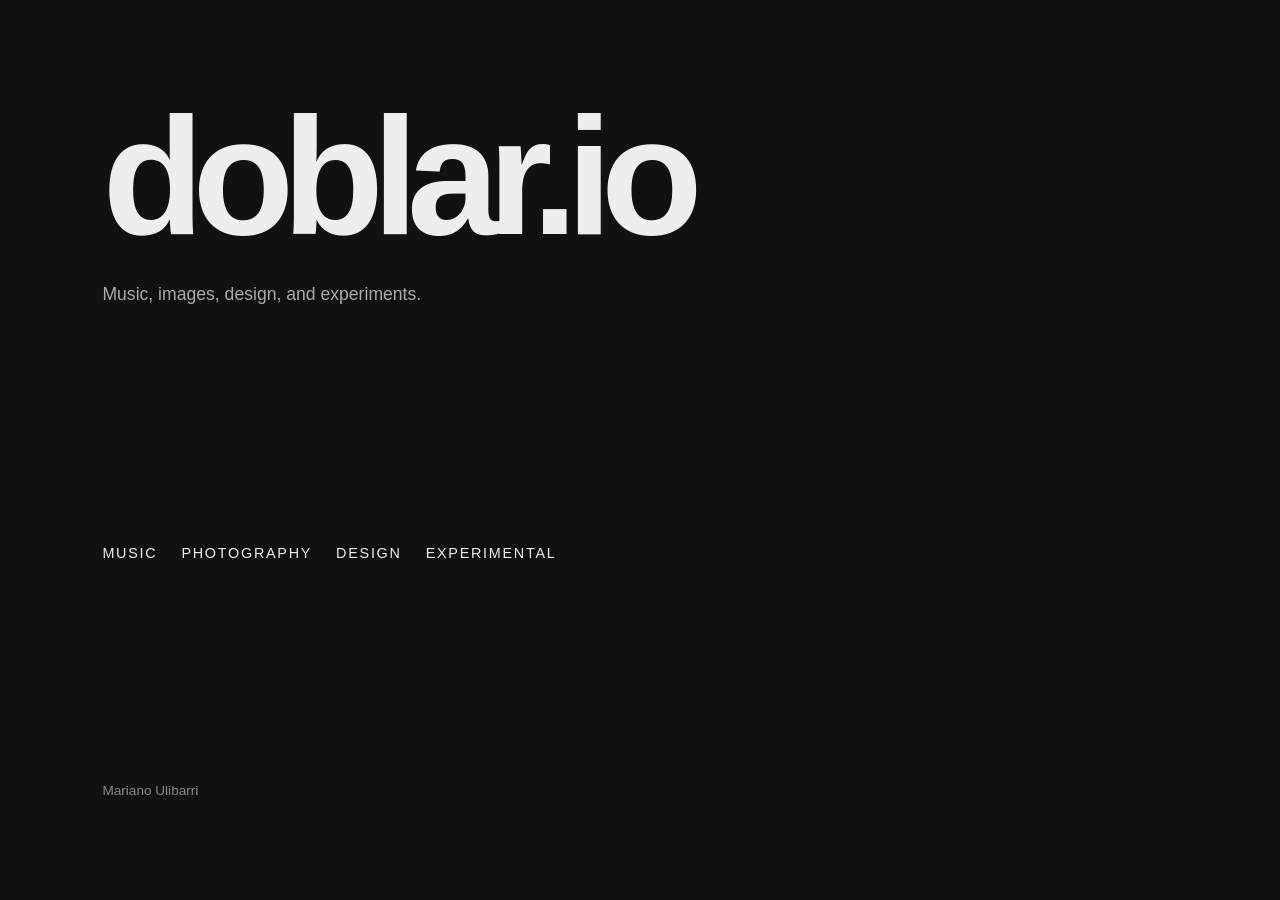
==== index.html @ df5d0c97 "Create index.html" ====
<!DOCTYPE html>
<html lang="en">
<head>
  <meta charset="UTF-8">
  <meta name="viewport" content="width=device-width, initial-scale=1">
  <title>doblar.io — Mariano Ulibarri</title>
  <style>
    * { box-sizing: border-box; }

    body {
      margin: 0;
      background: #111;
      color: #eee;
      font-family: Helvetica, Arial, sans-serif;
    }

    main {
      min-height: 100vh;
      padding: 8vw;
      display: flex;
      flex-direction: column;
      justify-content: space-between;
    }

    h1 {
      font-size: clamp(4rem, 13vw, 12rem);
      letter-spacing: -0.07em;
      line-height: 0.9;
      margin: 0;
    }

    .subtitle {
      margin-top: 2rem;
      color: #aaa;
      font-size: 1.1rem;
    }

    .disciplines {
      display: flex;
      gap: 1.5rem;
      flex-wrap: wrap;
      font-size: 0.9rem;
      text-transform: uppercase;
      letter-spacing: 0.12em;
    }

    footer {
      color: #888;
      font-size: 0.85rem;
    }
  </style>
</head>
<body>
  <main>
    <header>
      <h1>doblar.io</h1>
      <p class="subtitle">
        Music, images, design, and experiments.
      </p>
    </header>

    <div class="disciplines">
      <span>Music</span>
      <span>Photography</span>
      <span>Design</span>
      <span>Experimental</span>
    </div>

    <footer>
      Mariano Ulibarri
    </footer>
  </main>
</body>
</html>
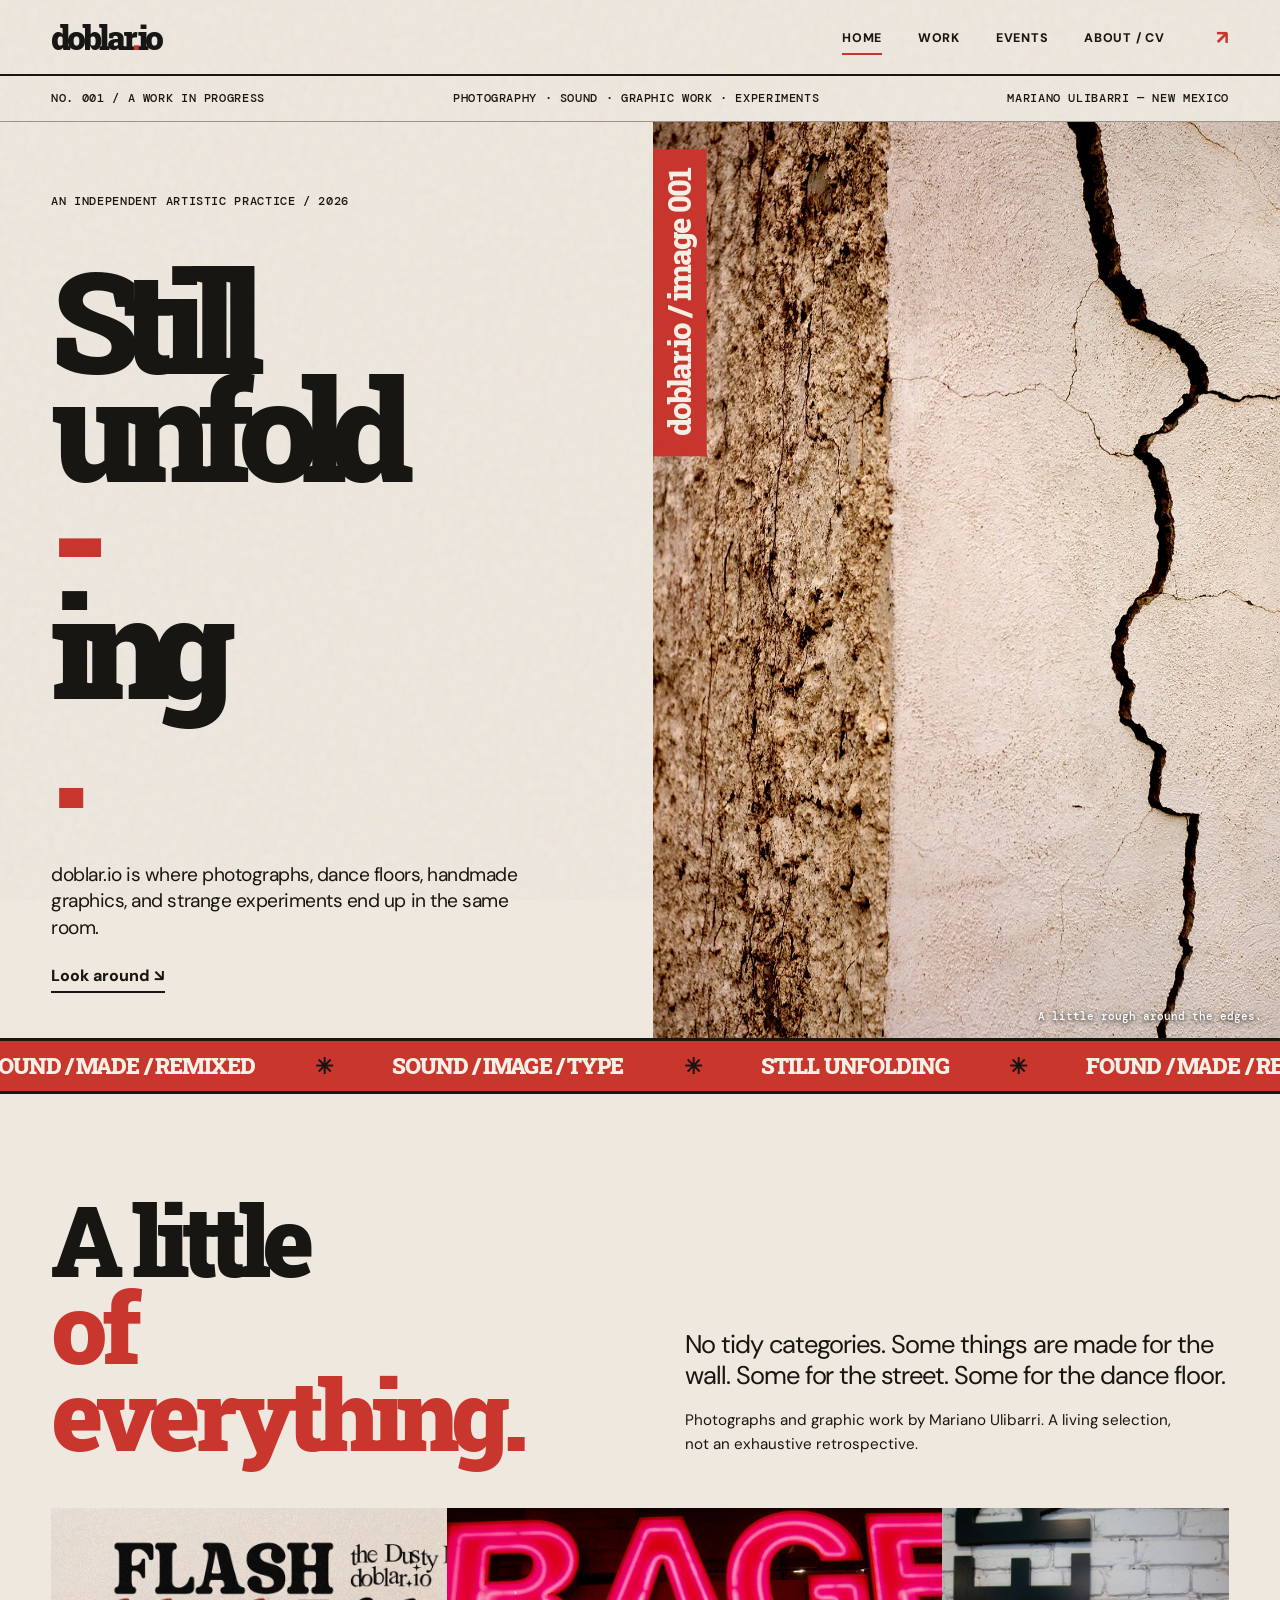
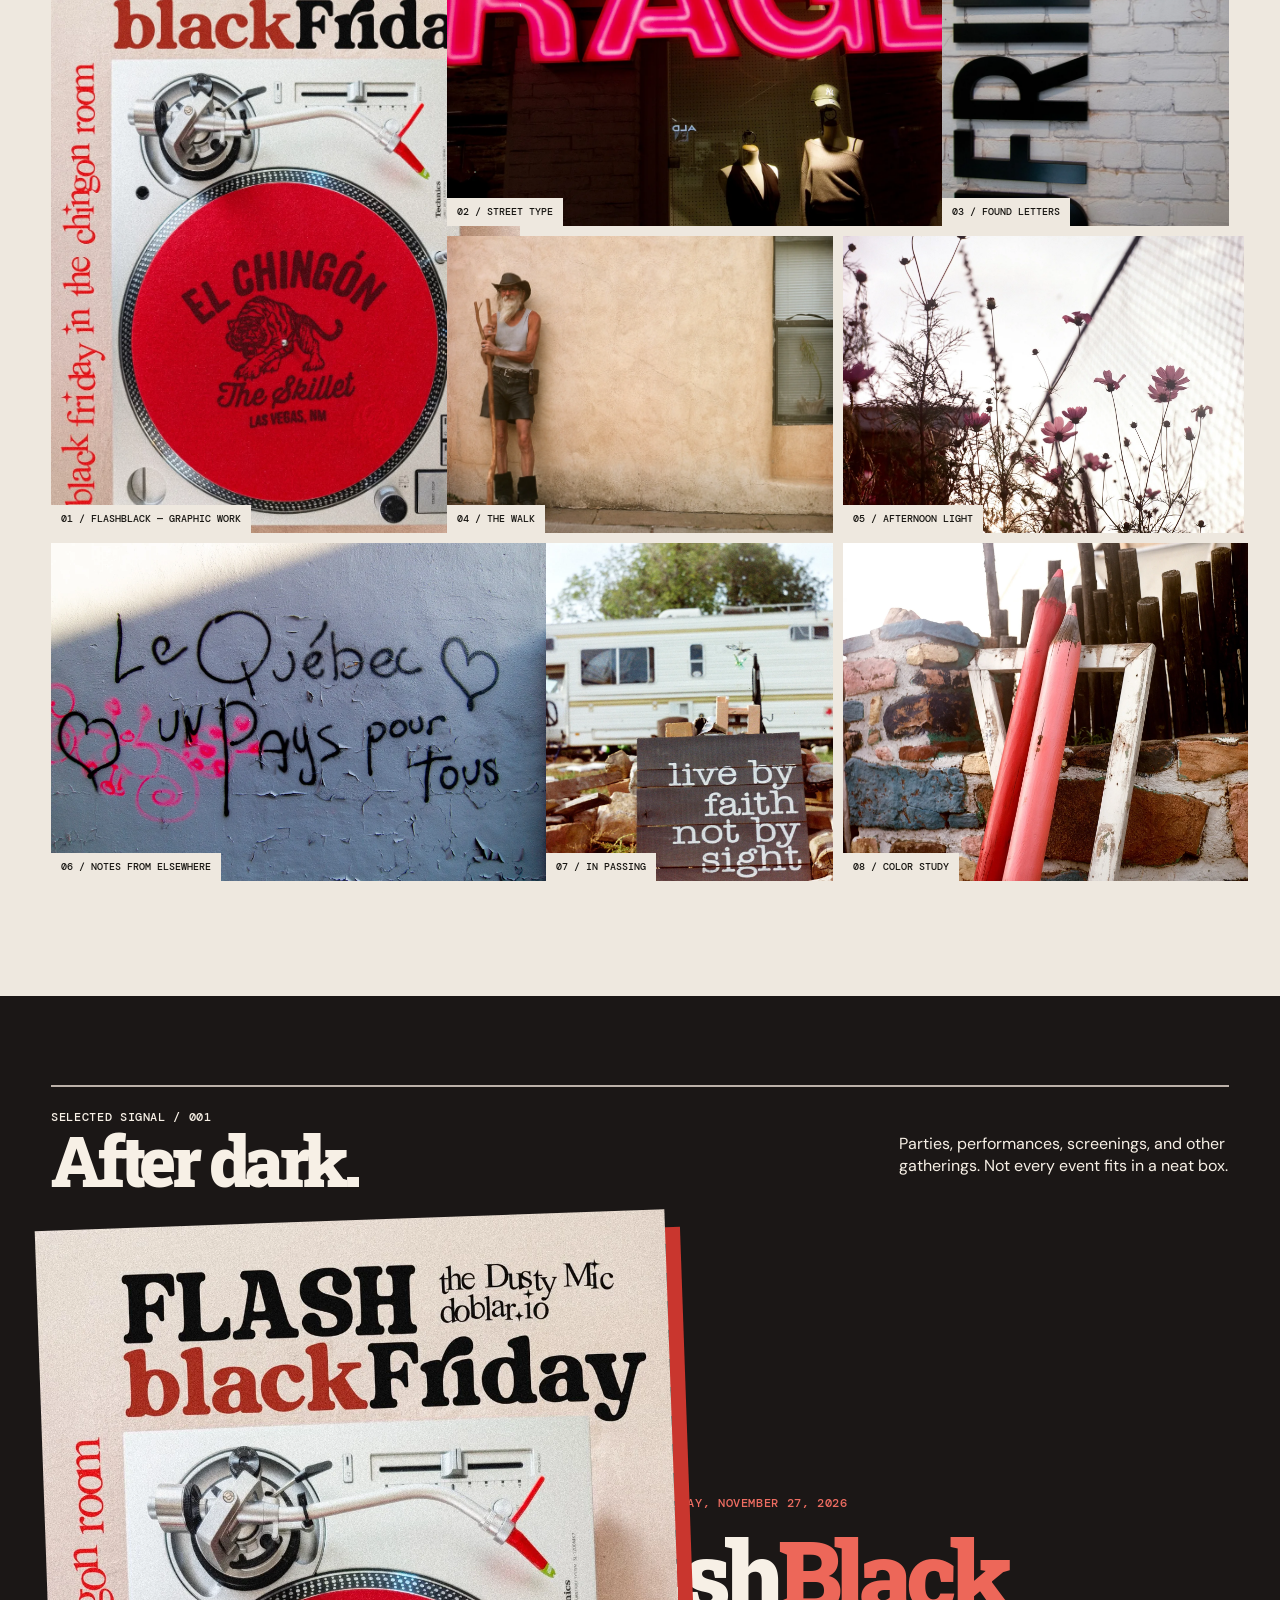
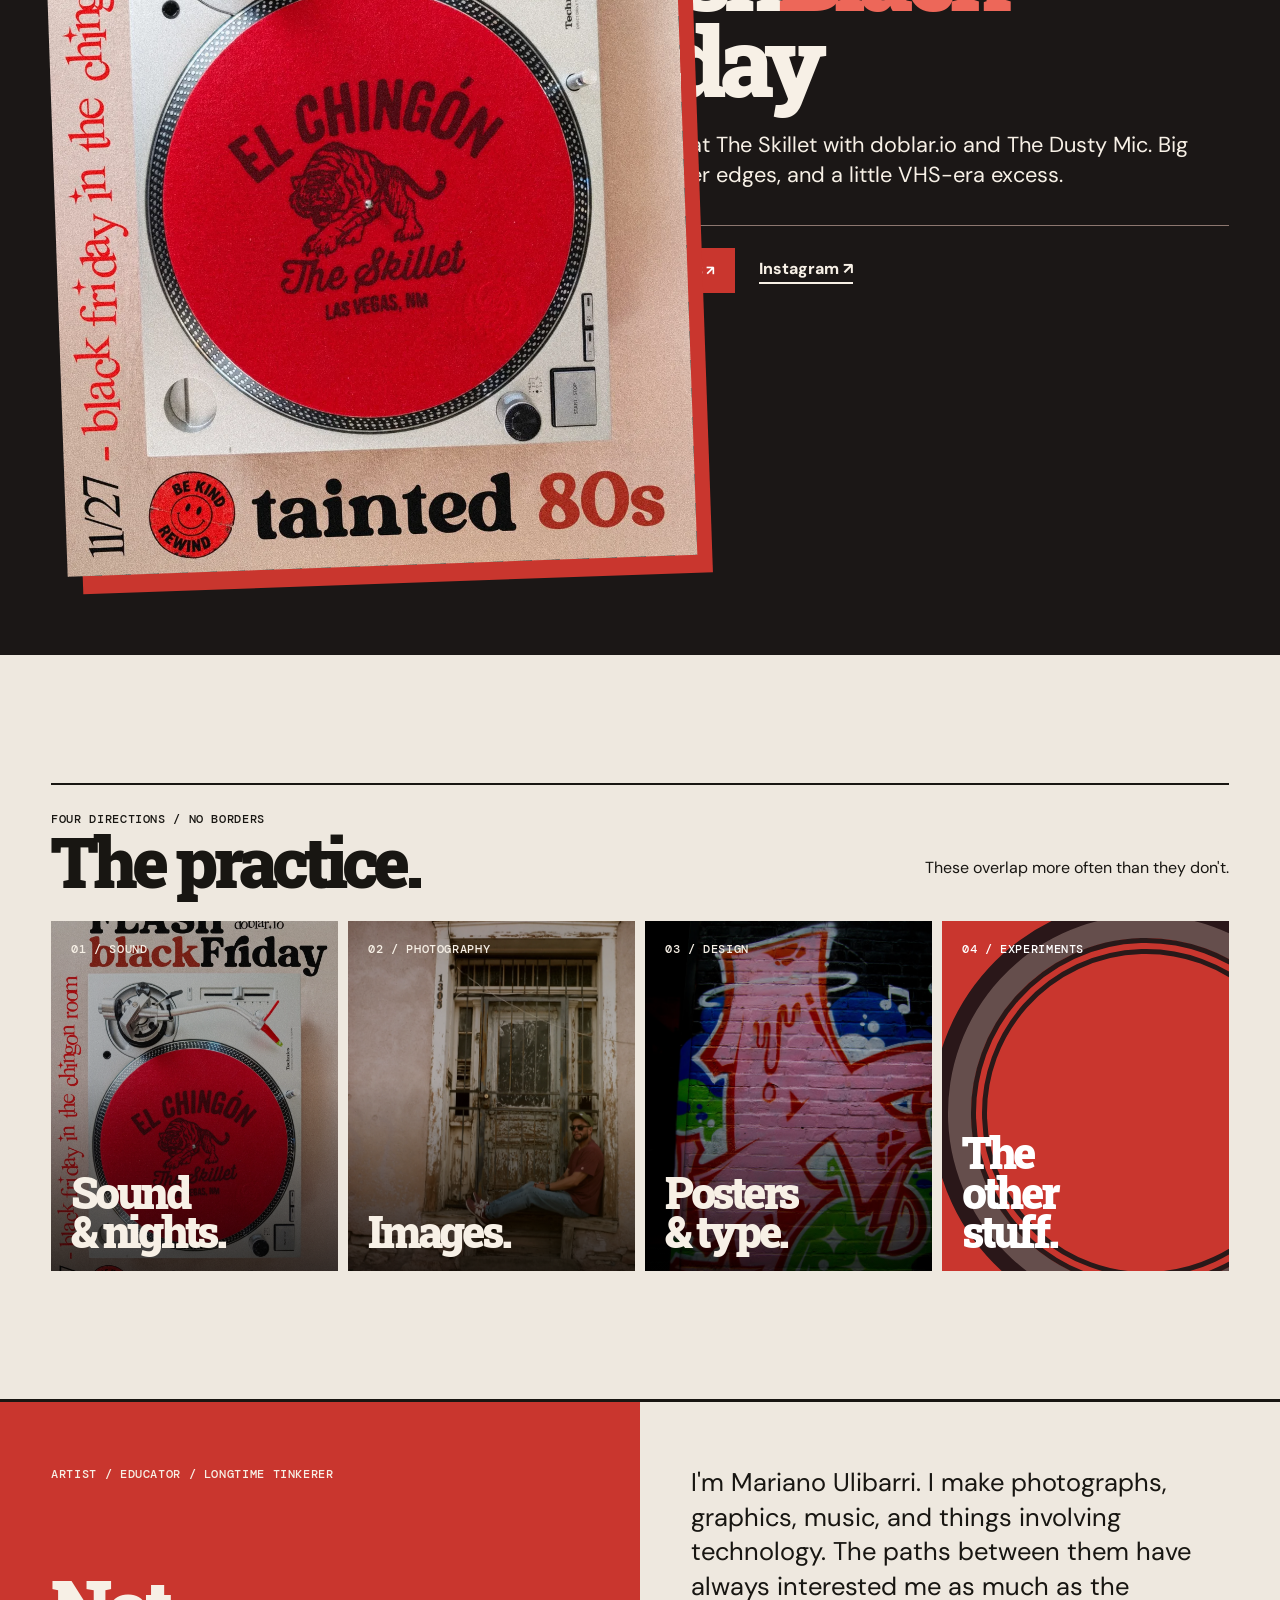
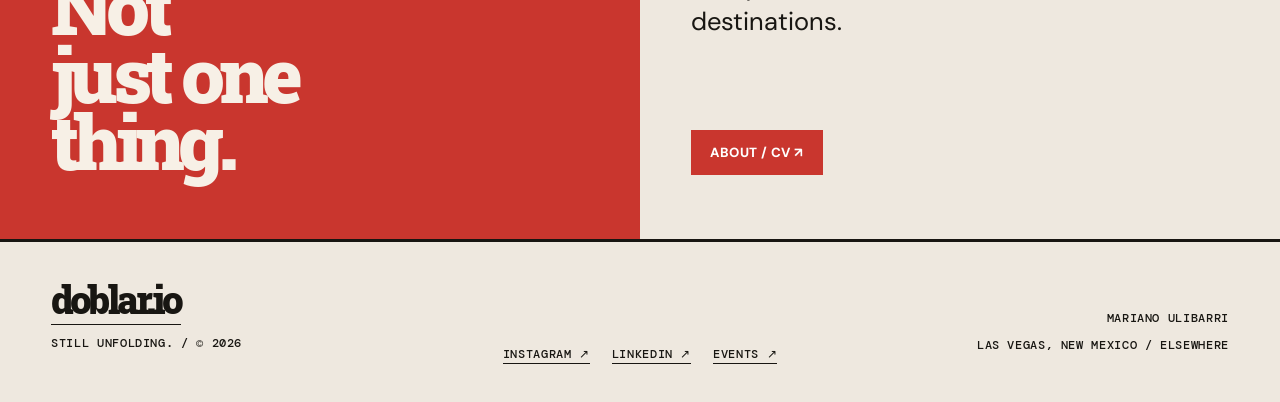
==== commit 98241a52: "Add files via upload" ====
--- a/index.html
+++ b/index.html
@@ -1,74 +1,8 @@
-<!DOCTYPE html>
-<html lang="en">
-<head>
-  <meta charset="UTF-8">
-  <meta name="viewport" content="width=device-width, initial-scale=1">
-  <title>doblar.io — Mariano Ulibarri</title>
-  <style>
-    * { box-sizing: border-box; }
-
-    body {
-      margin: 0;
-      background: #111;
-      color: #eee;
-      font-family: Helvetica, Arial, sans-serif;
-    }
-
-    main {
-      min-height: 100vh;
-      padding: 8vw;
-      display: flex;
-      flex-direction: column;
-      justify-content: space-between;
-    }
-
-    h1 {
-      font-size: clamp(4rem, 13vw, 12rem);
-      letter-spacing: -0.07em;
-      line-height: 0.9;
-      margin: 0;
-    }
-
-    .subtitle {
-      margin-top: 2rem;
-      color: #aaa;
-      font-size: 1.1rem;
-    }
-
-    .disciplines {
-      display: flex;
-      gap: 1.5rem;
-      flex-wrap: wrap;
-      font-size: 0.9rem;
-      text-transform: uppercase;
-      letter-spacing: 0.12em;
-    }
-
-    footer {
-      color: #888;
-      font-size: 0.85rem;
-    }
-  </style>
-</head>
-<body>
-  <main>
-    <header>
-      <h1>doblar.io</h1>
-      <p class="subtitle">
-        Music, images, design, and experiments.
-      </p>
-    </header>
-
-    <div class="disciplines">
-      <span>Music</span>
-      <span>Photography</span>
-      <span>Design</span>
-      <span>Experimental</span>
-    </div>
-
-    <footer>
-      Mariano Ulibarri
-    </footer>
-  </main>
-</body>
-</html>
+<!doctype html><html lang="en"><head><meta charset="utf-8"><meta name="viewport" content="width=device-width, initial-scale=1"><meta name="theme-color" content="#eee8df"><meta name="description" content="The independent creative practice of Mariano Ulibarri: photography, sound, graphics, and experiments."><meta property="og:title" content="doblar.io — Still unfolding."><meta property="og:type" content="website"><meta property="og:description" content="The independent creative practice of Mariano Ulibarri: photography, sound, graphics, and experiments."><title>doblar.io — Still unfolding.</title><link rel="icon" type="image/svg+xml" href="favicon.svg"><link rel="stylesheet" href="style.css"></head><body><div class="paper" aria-hidden="true"></div><header class="header container"><a class="brand" href="index.html" aria-label="doblar.io home">doblar<span class="dot">.</span>io</a><div class="header-right"><nav class="topnav" aria-label="Main"><a href="index.html" aria-current="page">Home</a><a href="index.html#work">Work</a><a href="events.html" >Events</a><a href="about.html" >About / CV</a></nav><a class="header-inst" href="https://www.instagram.com/parachutefactory/" target="_blank" rel="noopener noreferrer" aria-label="Instagram @parachutefactory">↗</a></div></header><main><section class="issue container micro"><span>NO. 001 / A WORK IN PROGRESS</span><span>Photography · Sound · Graphic Work · Experiments</span><span>Mariano Ulibarri — New Mexico</span></section>
+<section class="hero"><div class="hero-copy"><div class="micro">An independent artistic practice / 2026</div><h1 class="hero-heading serif"><span>Still</span><span>unfold<span class="red">-</span></span><span>ing<span class="red">.</span></span></h1><div class="hero-bottom"><p>doblar.io is where photographs, dance floors, handmade graphics, and strange experiments end up in the same room.</p><a href="#work">Look around ↘</a></div></div><div class="hero-photo"><img src="assets/photowalk_01.webp" alt="Close detail of a deep vertical crack through textured plaster" fetchpriority="high"><span class="photo-stamp">doblar.io / image 001</span><span class="photo-index">A little rough around the edges.</span></div></section>
+<div class="bar" aria-hidden="true"><div class="bar-track"><span>FOUND / MADE / REMIXED</span><i>✳</i><span>SOUND / IMAGE / TYPE</span><i>✳</i><span>STILL UNFOLDING</span><i>✳</i><span>FOUND / MADE / REMIXED</span><i>✳</i><span>SOUND / IMAGE / TYPE</span></div></div>
+<section class="intro container" id="work"><h2 class="serif">A little<br><em style="font-style:normal;color:var(--red)">of everything.</em></h2><div><p class="lead">No tidy categories. Some things are made for the wall. Some for the street. Some for the dance floor.</p><p class="meta">Photographs and graphic work by Mariano Ulibarri. A living selection, not an exhaustive retrospective.</p></div></section>
+<section class="collage container" aria-label="Selected photographs and designs"><figure class="piece poster"><img src="assets/flashblack_02.webp" alt="FlashBlack Friday: red and black vintage turntable event poster" loading="lazy"><figcaption>01 / FlashBlack — Graphic work</figcaption></figure><figure class="piece rage"><img src="assets/Mia_OR_31.webp" alt="Bright pink neon RAGE sign in a shop window" loading="lazy"><figcaption>02 / Street type</figcaption></figure><figure class="piece sign"><img src="assets/Mia_OR_17.webp" alt="Vertical black letters mounted on a white brick wall" loading="lazy"><figcaption>03 / Found letters</figcaption></figure><figure class="piece portrait"><img src="assets/photowalk_05.webp" alt="Man holding a staff, leaning against a pale stucco wall" loading="lazy"><figcaption>04 / The walk</figcaption></figure><figure class="piece flowers"><img src="assets/photowalk_07.webp" alt="Pink cosmos flowers in a sunlit tangle of stems" loading="lazy"><figcaption>05 / Afternoon light</figcaption></figure><figure class="piece wall"><img src="assets/Mia_OR_28.webp" alt="Handwritten words about Québec on a weathered blue wall" loading="lazy"><figcaption>06 / Notes from elsewhere</figcaption></figure><figure class="piece graphic"><img src="assets/photowalk_16.webp" alt="Weathered wood sign reading live by faith not by sight" loading="lazy"><figcaption>07 / In passing</figcaption></figure><figure class="piece details"><img src="assets/photowalk_02.webp" alt="Two oversized faded pink pencils leaning near a rough brick wall" loading="lazy"><figcaption>08 / Color study</figcaption></figure></section>
+<section class="happening container" id="happening"><div class="section-head"><div><div class="micro">Selected signal / 001</div><h2 class="serif">After dark.</h2></div><p class="right">Parties, performances, screenings, and other gatherings. Not every event fits in a neat box.</p></div><div class="event-feature" data-event-date="2026-11-27"><img class="event-photo" src="assets/flashblack_02.webp" alt="FlashBlack Friday event poster for November 27 at The Skillet" loading="lazy"><div><span class="tag micro">Friday / Nov 27, 2026 · Las Vegas, NM</span><h3 class="serif">Flash<span style="color:#ed6759">Black</span><br>Friday</h3><p class="event-desc">An 80s night at The Skillet with doblar.io and The Dusty Mic. Big records, darker edges, and a little VHS-era excess.</p><div class="event-meta"><a class="button-link" href="events.html">Events & details ↗</a><a class="text-link" href="https://www.instagram.com/parachutefactory/" target="_blank" rel="noopener noreferrer">Instagram ↗</a></div></div></div></section>
+<section class="practice-section container"><div class="section-head"><div><span class="micro">Four directions / No borders</span><h2 class="serif">The practice.</h2></div><p class="right">These overlap more often than they don't.</p></div><div class="practice-grid"><article class="practice-card"><img src="assets/flashblack_02.webp" alt="Event design detail" loading="lazy"><span class="micro">01 / Sound</span><h3 class="serif">Sound<br>&amp; nights.</h3></article><article class="practice-card"><img src="assets/photowalk_04.webp" alt="Portrait at a weathered doorway" loading="lazy"><span class="micro">02 / Photography</span><h3 class="serif">Images.</h3></article><article class="practice-card"><img src="assets/Mia_OR_27.webp" alt="Bright pink and red graffiti painted on brick" loading="lazy"><span class="micro">03 / Design</span><h3 class="serif">Posters<br>&amp; type.</h3></article><article class="practice-card electric"><div class="rings" aria-hidden="true"></div><span class="micro">04 / Experiments</span><h3 class="serif">The<br>other<br>stuff.</h3></article></div></section>
+<section class="about-teaser"><div class="about-quote"><span class="micro">Artist / Educator / Longtime tinkerer</span><p class="serif">Not<br>just one<br>thing.</p></div><div class="about-copy"><p>I'm Mariano Ulibarri. I make photographs, graphics, music, and things involving technology. The paths between them have always interested me as much as the destinations.</p><a href="about.html" class="button-link">About / CV ↗</a></div></section></main><footer class="footer container"><div><a class="big serif" href="index.html">doblar.io</a><p class="micro">Still unfolding. / © <span class="year">2026</span></p></div><div class="footer-nav micro"><a href="https://www.instagram.com/parachutefactory/" target="_blank" rel="noopener noreferrer">Instagram ↗</a><a href="https://www.linkedin.com/in/mariano-ulibarri/" target="_blank" rel="noopener noreferrer">LinkedIn ↗</a><a href="events.html">Events ↗</a></div><div class="right micro"><p>Mariano Ulibarri</p><p>Las Vegas, New Mexico / Elsewhere</p></div></footer><script src="site.js" defer></script></body></html>
--- a/style.css
+++ b/style.css
@@ -0,0 +1,22 @@
+@import url('https://fonts.googleapis.com/css2?family=DM+Mono:wght@400;500&family=DM+Sans:wght@400;500;600;700;800&family=Roboto+Slab:wght@700;900&display=swap');
+:root{--paper:#eee8df;--cream:#f7f0e6;--ink:#181612;--muted:#514942;--red:#c9362e;--pink:#e65073;--line:#92877b;--border:rgba(28,23,20,.4);--gutter:clamp(18px,4vw,64px)}
+*,*:before,*:after{box-sizing:border-box}html{scroll-behavior:smooth}body{margin:0;background:var(--paper);color:var(--ink);font-family:'DM Sans',Arial,sans-serif;-webkit-font-smoothing:antialiased}img{display:block;max-width:100%}a{color:inherit}a:focus-visible,button:focus-visible{outline:3px dashed var(--red);outline-offset:4px}a:hover{text-decoration-color:var(--red)}button{font:inherit}::selection{background:var(--red);color:var(--cream)}
+.paper{position:fixed;inset:0;pointer-events:none;z-index:100;opacity:.13;background-image:url('data:image/svg+xml,%3Csvg viewBox="0 0 140 140" xmlns="http://www.w3.org/2000/svg"%3E%3Cfilter id="n"%3E%3CfeTurbulence type="fractalNoise" baseFrequency=".78" numOctaves="3" stitchTiles="stitch"/%3E%3C/filter%3E%3Crect width="100%25" height="100%25" filter="url(%23n)" opacity=".5"/%3E%3C/svg%3E');mix-blend-mode:multiply}
+.container{padding-inline:var(--gutter)}.micro{font:500 .72rem/1.5 'DM Mono',monospace;letter-spacing:.055em;text-transform:uppercase}.serif{font-family:'Roboto Slab',Georgia,serif;font-weight:900;letter-spacing:-.075em}.header{min-height:76px;border-bottom:2px solid var(--ink);display:flex;align-items:center;justify-content:space-between;gap:18px;position:relative;z-index:5;background:var(--paper)}.brand{font-family:'Roboto Slab',Georgia,serif;letter-spacing:-.095em;font-size:clamp(1.55rem,2.55vw,2.5rem);font-weight:900;white-space:nowrap;text-decoration:none;line-height:.95}.brand .dot{color:var(--red)}.header-right{display:flex;align-items:center;gap:clamp(18px,4vw,70px)}.topnav{display:flex;align-items:center;gap:clamp(14px,2.8vw,40px)}.topnav a{text-decoration:none;font-weight:800;text-transform:uppercase;font-size:.78rem;letter-spacing:.06em;border-bottom:2px solid transparent;padding-block:10px 7px}.topnav a:hover,.topnav a[aria-current=page]{border-color:var(--red)}.header-inst{font-size:1.2rem;text-decoration:none;color:var(--red);font-weight:900}
+.issue{display:flex;justify-content:space-between;gap:20px;padding-block:14px;border-bottom:1px solid var(--border)}.hero{display:grid;grid-template-columns:minmax(0,1.02fr) minmax(0,.98fr);min-height:620px;border-bottom:3px solid var(--ink);position:relative;overflow:hidden}.hero-copy{padding:clamp(35px,5.5vw,90px) var(--gutter) clamp(25px,4vw,70px);display:flex;flex-direction:column;align-items:flex-start;justify-content:space-between;gap:55px}.hero-heading{margin:0;font-size:clamp(5rem,11vw,13.5rem);line-height:.77;letter-spacing:-.115em;max-width:790px;position:relative;z-index:1}.hero-heading span{display:block}.hero-heading .red{color:var(--red)}.hero-bottom{max-width:490px}.hero-bottom p{font-size:clamp(1.05rem,1.5vw,1.35rem);line-height:1.38;letter-spacing:-.025em;margin:0 0 24px}.hero-bottom a{font-weight:800;text-decoration:none;border-bottom:2px solid var(--ink);padding-bottom:5px}.hero-photo{position:relative;overflow:hidden;background:#bc8e6b}.hero-photo img{width:100%;height:100%;object-fit:cover;object-position:52% center;filter:contrast(1.08) saturate(.83)}.photo-stamp{position:absolute;left:-1px;top:27px;writing-mode:vertical-rl;transform:rotate(180deg);background:var(--red);color:var(--cream);font:800 clamp(1.15rem,2.4vw,2.6rem)/1 'Roboto Slab',Georgia,serif;padding:20px 12px;letter-spacing:-.06em}.photo-index{position:absolute;right:18px;bottom:15px;color:#fff;font:500 .7rem 'DM Mono',monospace;text-shadow:0 1px 5px #000}
+.bar{background:var(--red);color:var(--cream);border-bottom:3px solid var(--ink);display:flex;align-items:center;overflow:hidden}.bar-track{display:flex;gap:60px;white-space:nowrap;padding:12px 0;font:900 clamp(.95rem,1.7vw,1.5rem)/1.2 'Roboto Slab',Georgia,serif;letter-spacing:-.04em;transform:translateX(-15px)}.bar-track span{flex:none}.bar-track i{font-style:normal;color:#171411}
+.intro{padding-block:clamp(60px,8vw,135px) clamp(24px,4vw,65px);display:grid;grid-template-columns:1fr 1fr;gap:clamp(25px,7vw,130px);align-items:end}.intro h2,.section-h2{margin:0;font-size:clamp(3.2rem,7.7vw,9rem);line-height:.88}.intro .lead{font-size:clamp(1.18rem,2vw,1.78rem);line-height:1.22;letter-spacing:-.04em;margin:0 0 18px}.intro .meta{font-size:.95rem;line-height:1.55;max-width:500px;margin:0}
+.collage{display:grid;grid-template-columns:repeat(12,minmax(0,1fr));gap:10px;align-items:stretch;padding-bottom:clamp(65px,9vw,120px)}.piece{margin:0;position:relative;min-height:180px;overflow:hidden;background:#d9c6b2}.piece img{width:100%;height:100%;object-fit:cover;transition:transform .65s ease}.piece:hover img{transform:scale(1.05)}.piece figcaption{position:absolute;bottom:0;left:0;max-width:100%;background:var(--paper);color:var(--ink);font:500 .65rem/1.35 'DM Mono',monospace;padding:7px 10px;text-transform:uppercase}.piece.poster{grid-column:1/span 4;grid-row:1/span 2;aspect-ratio:3/4}.piece.poster img{object-position:center top}.piece.rage{grid-column:5/span 5;grid-row:1;aspect-ratio:1.75}.piece.sign{grid-column:10/span 3;grid-row:1;aspect-ratio:.9}.piece.portrait{grid-column:5/span 4;grid-row:2;aspect-ratio:1.3}.piece.flowers{grid-column:9/span 4;grid-row:2;aspect-ratio:1.35}.piece.wall{grid-column:1/span 5;grid-row:3;aspect-ratio:1.5}.piece.graphic{grid-column:6/span 3;grid-row:3;aspect-ratio:.85}.piece.details{grid-column:9/span 4;grid-row:3;aspect-ratio:1.2}
+.small-note{margin:0 0 17px}.section-head{display:flex;justify-content:space-between;align-items:end;gap:24px;border-top:2px solid var(--ink);padding-top:22px;margin-bottom:26px}.section-head h2{margin:0;font-size:clamp(2.5rem,5.5vw,6rem);line-height:.95}.section-head .right{max-width:330px;line-height:1.4}
+.happening{background:#1b1716;color:var(--cream);padding-block:clamp(48px,7vw,100px);overflow:hidden}.happening .section-head{border-color:#bcb1a9}.event-feature{display:grid;grid-template-columns:minmax(0,.64fr) minmax(0,1fr);gap:clamp(25px,6vw,120px);align-items:center}.event-photo{transform:rotate(-2deg);box-shadow:15px 18px 0 var(--red);max-width:630px}.event-feature .tag{color:#ef6d62}.event-feature h3{font-size:clamp(3rem,7.5vw,9rem);line-height:.9;margin:18px 0 27px;max-width:900px}.event-feature .event-desc{font-size:clamp(1rem,1.7vw,1.5rem);line-height:1.38;max-width:640px;margin-bottom:35px}.event-meta{display:flex;flex-wrap:wrap;gap:24px;align-items:center;border-top:1px solid #8d7770;padding-top:22px}.button-link{display:inline-flex;align-items:center;gap:28px;background:var(--red);color:#fff;text-decoration:none;padding:14px 19px;font-weight:800;text-transform:uppercase;font-size:.83rem;letter-spacing:.035em}.button-link:hover{background:#e0473c}.text-link{border-bottom:2px solid currentColor;text-decoration:none;padding-bottom:3px;font-weight:800}
+.practice-section{padding-block:clamp(80px,10vw,135px)}.practice-grid{display:grid;grid-template-columns:repeat(4,minmax(0,1fr));gap:10px}.practice-card{min-height:350px;padding:20px;position:relative;overflow:hidden;display:flex;align-items:start;justify-content:space-between;flex-direction:column;color:var(--cream);background:var(--ink)}.practice-card img{position:absolute;width:100%;height:100%;inset:0;object-fit:cover;filter:brightness(.71);transition:transform .7s}.practice-card:hover img{transform:scale(1.08)}.practice-card:after{content:'';position:absolute;inset:0;background:linear-gradient(transparent 45%,rgba(0,0,0,.65))}.practice-card h3,.practice-card span{position:relative;z-index:2}.practice-card h3{margin:0;font-size:clamp(2rem,3.4vw,4.7rem);line-height:.9}.practice-card.electric{background:var(--red);color:#fff}.practice-card.electric .rings{position:absolute;left:10%;top:5%;height:100%;aspect-ratio:1;border:16px double #291919;border-radius:50%;box-shadow:0 0 0 23px #f3d6c64a,0 0 0 39px #2a1719;transform:rotate(20deg)}.practice-card.electric:after{background:none}
+.about-teaser{border-top:3px solid var(--ink);display:grid;grid-template-columns:1fr 1fr;min-height:440px}.about-quote{background:var(--red);color:var(--cream);padding:clamp(35px,5vw,80px) var(--gutter);display:flex;flex-direction:column;justify-content:space-between;gap:40px}.about-quote p{font-size:clamp(3rem,6vw,7.5rem);line-height:.88;margin:0}.about-copy{padding:clamp(35px,5vw,80px) var(--gutter);display:flex;flex-direction:column;justify-content:space-between;gap:35px}.about-copy p{font-size:clamp(1.1rem,2vw,1.65rem);line-height:1.36;max-width:530px;margin:0}.about-copy a{align-self:start}
+.footer{border-top:3px solid var(--ink);padding-block:32px 38px;display:grid;grid-template-columns:1fr 1fr 1fr;gap:20px;align-items:end}.footer .big{font-size:clamp(1.75rem,3vw,3.3rem);font-weight:900}.footer-nav{display:flex;gap:22px;flex-wrap:wrap;justify-content:center}.footer a{text-decoration:none;border-bottom:1px solid currentColor}.footer .right{text-align:right}.footer .right p{margin:0 0 10px}
+.page-intro{border-bottom:3px solid var(--ink);padding-block:clamp(45px,7vw,110px)}.page-intro h1{font-size:clamp(5rem,13vw,15rem);line-height:.84;margin:17px 0 25px;max-width:1200px}.page-intro p{font-size:clamp(1.1rem,2vw,1.65rem);max-width:700px;line-height:1.35}.page-intro h1 .red{color:var(--red)}
+.event-page{padding-block:clamp(45px,7vw,100px)}.event-card{display:grid;grid-template-columns:minmax(0,.7fr) minmax(0,1fr);gap:clamp(25px,6vw,100px);border-top:1px solid var(--ink);padding-top:20px;margin-bottom:85px;align-items:start}.event-card .flyer{max-width:470px;box-shadow:15px 15px 0 var(--red)}.event-card h2{font-size:clamp(3.5rem,7.6vw,8rem);line-height:.9;margin:25px 0}.event-card p{font-size:1.2rem;line-height:1.48;max-width:650px}.event-fields{display:grid;grid-template-columns:100px 1fr;gap:10px 20px;border-top:1px solid var(--border);padding-top:20px;margin-bottom:30px}.event-fields dt{font:500 .7rem 'DM Mono',monospace;text-transform:uppercase}.event-fields dd{margin:0;font-weight:700}.other-events{display:grid;grid-template-columns:1fr 2fr;gap:35px;border-top:1px solid var(--border);padding-block:40px 80px}.other-events h3{font-size:clamp(2.1rem,4vw,4rem);margin:0;line-height:1}.other-events p{max-width:620px;line-height:1.5;font-size:1.1rem}.event-alert{padding:18px 25px;border:1px solid var(--border);background:#e0d3c1}
+.about-lead{display:grid;grid-template-columns:1.22fr .78fr;gap:clamp(30px,7vw,120px);padding-block:clamp(65px,9vw,130px);border-bottom:2px solid var(--ink)}.about-lead p{font-size:clamp(1.3rem,2.5vw,2.5rem);line-height:1.23;letter-spacing:-.04em;margin:0 0 27px}.about-lead p + p{font-size:clamp(1rem,1.4vw,1.35rem);line-height:1.55;letter-spacing:0}.about-side{position:relative}.about-side img{height:530px;width:100%;object-fit:cover}.caption-bar{background:var(--red);color:var(--cream);font:500 .7rem 'DM Mono',monospace;text-transform:uppercase;padding:13px}
+.cv{padding-block:70px 110px}.cv-section{display:grid;grid-template-columns:minmax(200px,.7fr) minmax(0,1.5fr);gap:30px;border-top:1px solid var(--border);padding-block:29px 55px}.cv-section h2{font-size:clamp(1.7rem,3.2vw,3.3rem);line-height:1;margin:0}.cv-list{list-style:none;padding:0;margin:0}.cv-list li{display:grid;grid-template-columns:115px 1fr;gap:15px;border-bottom:1px solid #b4a89b;padding:14px 0}.cv-list li:first-child{padding-top:0}.cv-list time,.cv-list .period{font:500 .76rem 'DM Mono',monospace;padding-top:3px}.cv-list strong{display:block;font-size:1.08rem;margin-bottom:5px}.cv-list span{line-height:1.55}.cv-list a{text-decoration-color:var(--red)}.cv-intro{margin:0 0 20px;line-height:1.5;font-size:1.1rem}.sidequote{background:var(--ink);color:var(--cream);padding:50px var(--gutter)}.sidequote p{max-width:1150px;font-size:clamp(2.7rem,7vw,7rem);line-height:.92;margin:0 0 25px}
+@media (max-width:1000px){.hero{min-height:540px}.collage{grid-template-columns:repeat(6,minmax(0,1fr))}.piece.poster{grid-column:1/span 3;grid-row:1/span 2}.piece.rage{grid-column:4/span 3;grid-row:1}.piece.sign{grid-column:4/span 3;grid-row:2}.piece.portrait{grid-column:1/span 3;grid-row:3}.piece.flowers{grid-column:4/span 3;grid-row:3}.piece.wall{grid-column:1/span 3;grid-row:4}.piece.graphic{grid-column:4/span 3;grid-row:4}.piece.details{grid-column:1/span 6;grid-row:5;aspect-ratio:2.2}.practice-grid{grid-template-columns:1fr 1fr}.practice-card{min-height:380px}.footer{grid-template-columns:1fr 1fr}.footer .right{grid-column:1/-1;text-align:left}} 
+@media (max-width:720px){.header{flex-wrap:wrap;padding-block:12px}.topnav{gap:18px}.header-right{gap:15px}.topnav a{font-size:.68rem}.header-inst{display:none}.issue{flex-direction:column;gap:2px}.hero{display:block;min-height:auto}.hero-copy{min-height:450px}.hero-heading{font-size:clamp(5.2rem,19vw,10rem)}.hero-photo{height:390px}.photo-stamp{left:10px}.intro{grid-template-columns:1fr}.intro h2{font-size:clamp(3.4rem,12vw,7rem)}.collage{gap:6px}.piece figcaption{font-size:.56rem}.event-feature{display:block}.event-photo{max-width:360px;margin:15px 0 46px}.event-feature h3{font-size:clamp(3.5rem,15vw,6.5rem)}.section-head{display:block}.section-head .right{margin-top:16px}.practice-card{min-height:310px}.about-teaser{grid-template-columns:1fr}.about-copy{min-height:340px}.event-card{display:block}.event-card .flyer{width:min(80%,440px);margin-bottom:60px}.event-card h2{font-size:clamp(3rem,13vw,6rem)}.other-events{display:block}.other-events h3{margin-bottom:20px}.about-lead{display:block}.about-side img{height:390px}.cv-section{display:block}.cv-section h2{margin-bottom:32px}.cv-list li{grid-template-columns:90px 1fr}.footer{display:block}.footer-nav{justify-content:start;margin:18px 0}.footer .big{font-size:2rem}}
+@media (max-width:440px){.topnav{width:100%;justify-content:space-between}.header-right{width:100%}.hero-copy{min-height:410px}.hero-heading{font-size:21vw}.hero-photo{height:315px}.collage{grid-template-columns:1fr 1fr}.piece.poster{grid-column:1;grid-row:auto;aspect-ratio:.72}.piece.rage{grid-column:2;grid-row:auto;aspect-ratio:.72}.piece.sign,.piece.portrait,.piece.flowers,.piece.wall,.piece.graphic,.piece.details{grid-column:auto;grid-row:auto;aspect-ratio:.8}.piece.details{grid-column:1/span 2;aspect-ratio:2}.practice-card{min-height:280px;padding:13px}.practice-card h3{font-size:clamp(1.55rem,7vw,3rem)}.page-intro h1{font-size:18vw}}
+@media(prefers-reduced-motion:reduce){html{scroll-behavior:auto}.piece img,.practice-card img{transition:none}}
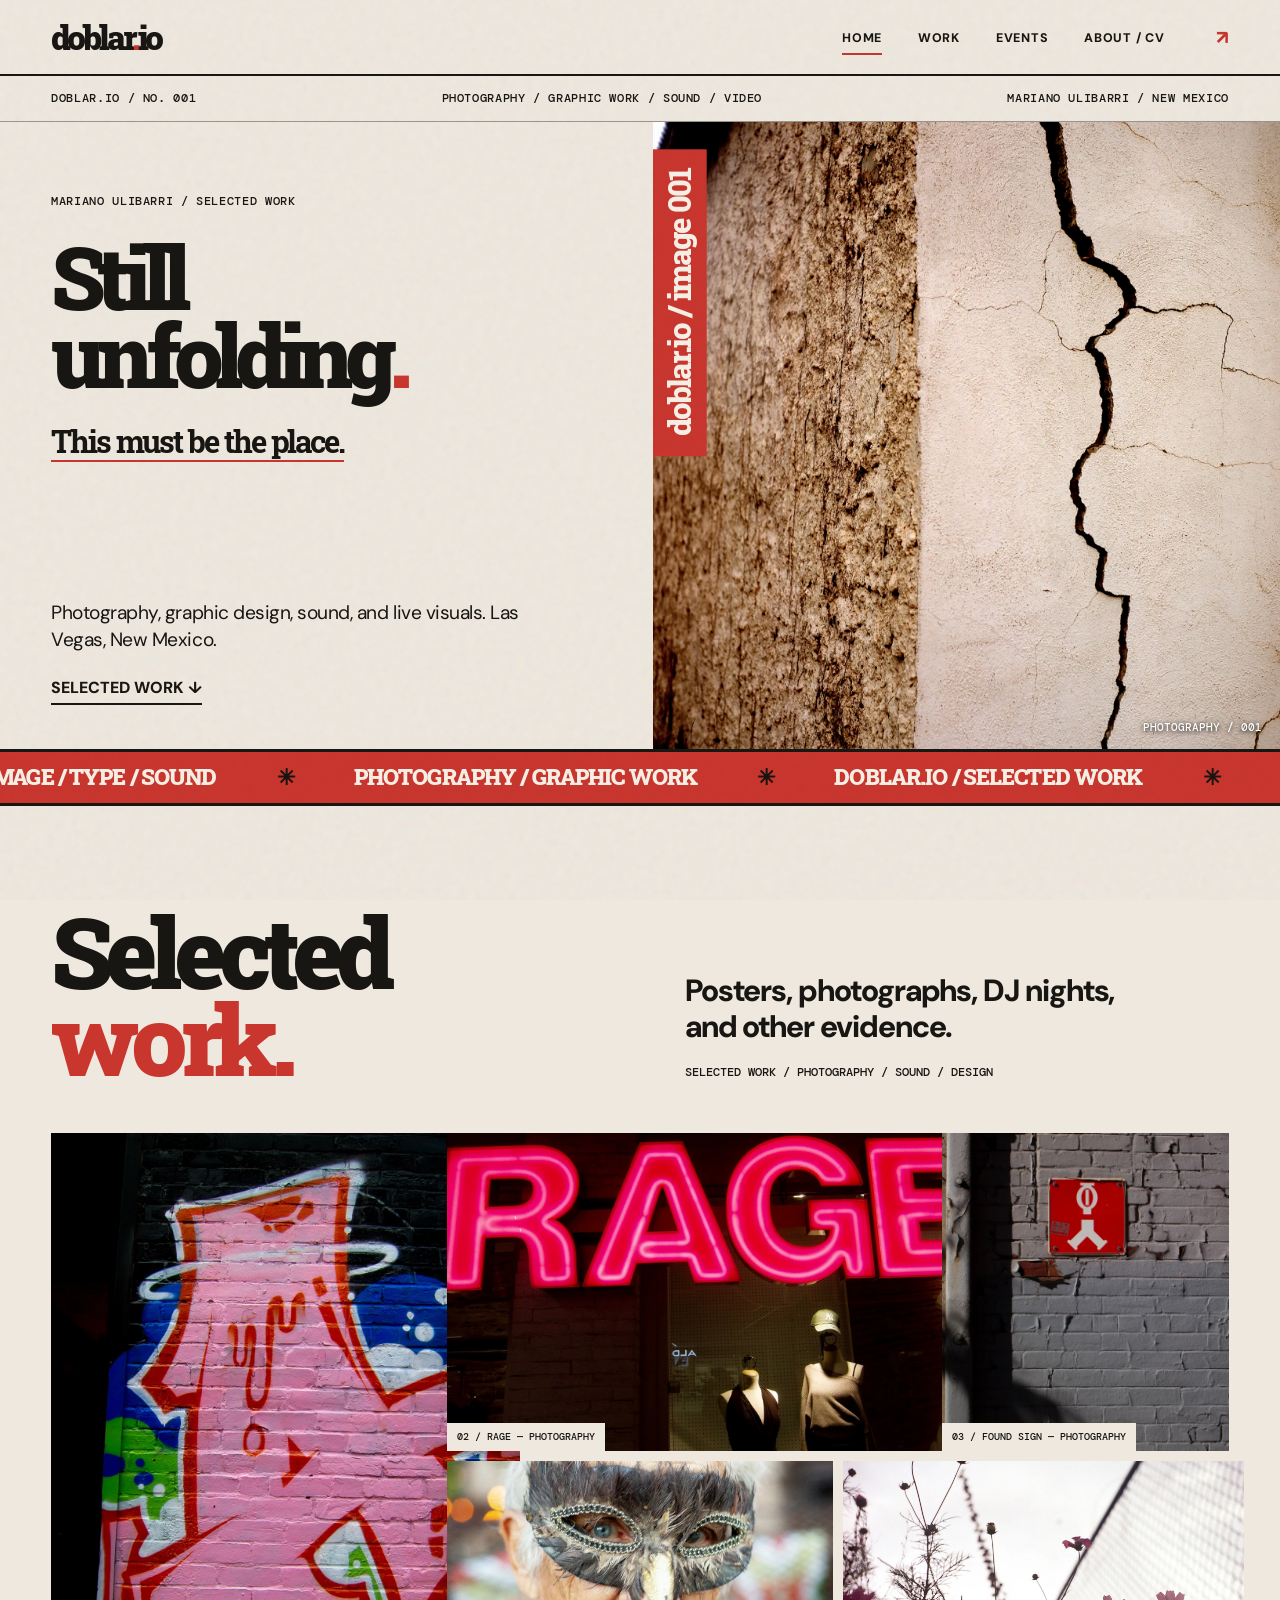
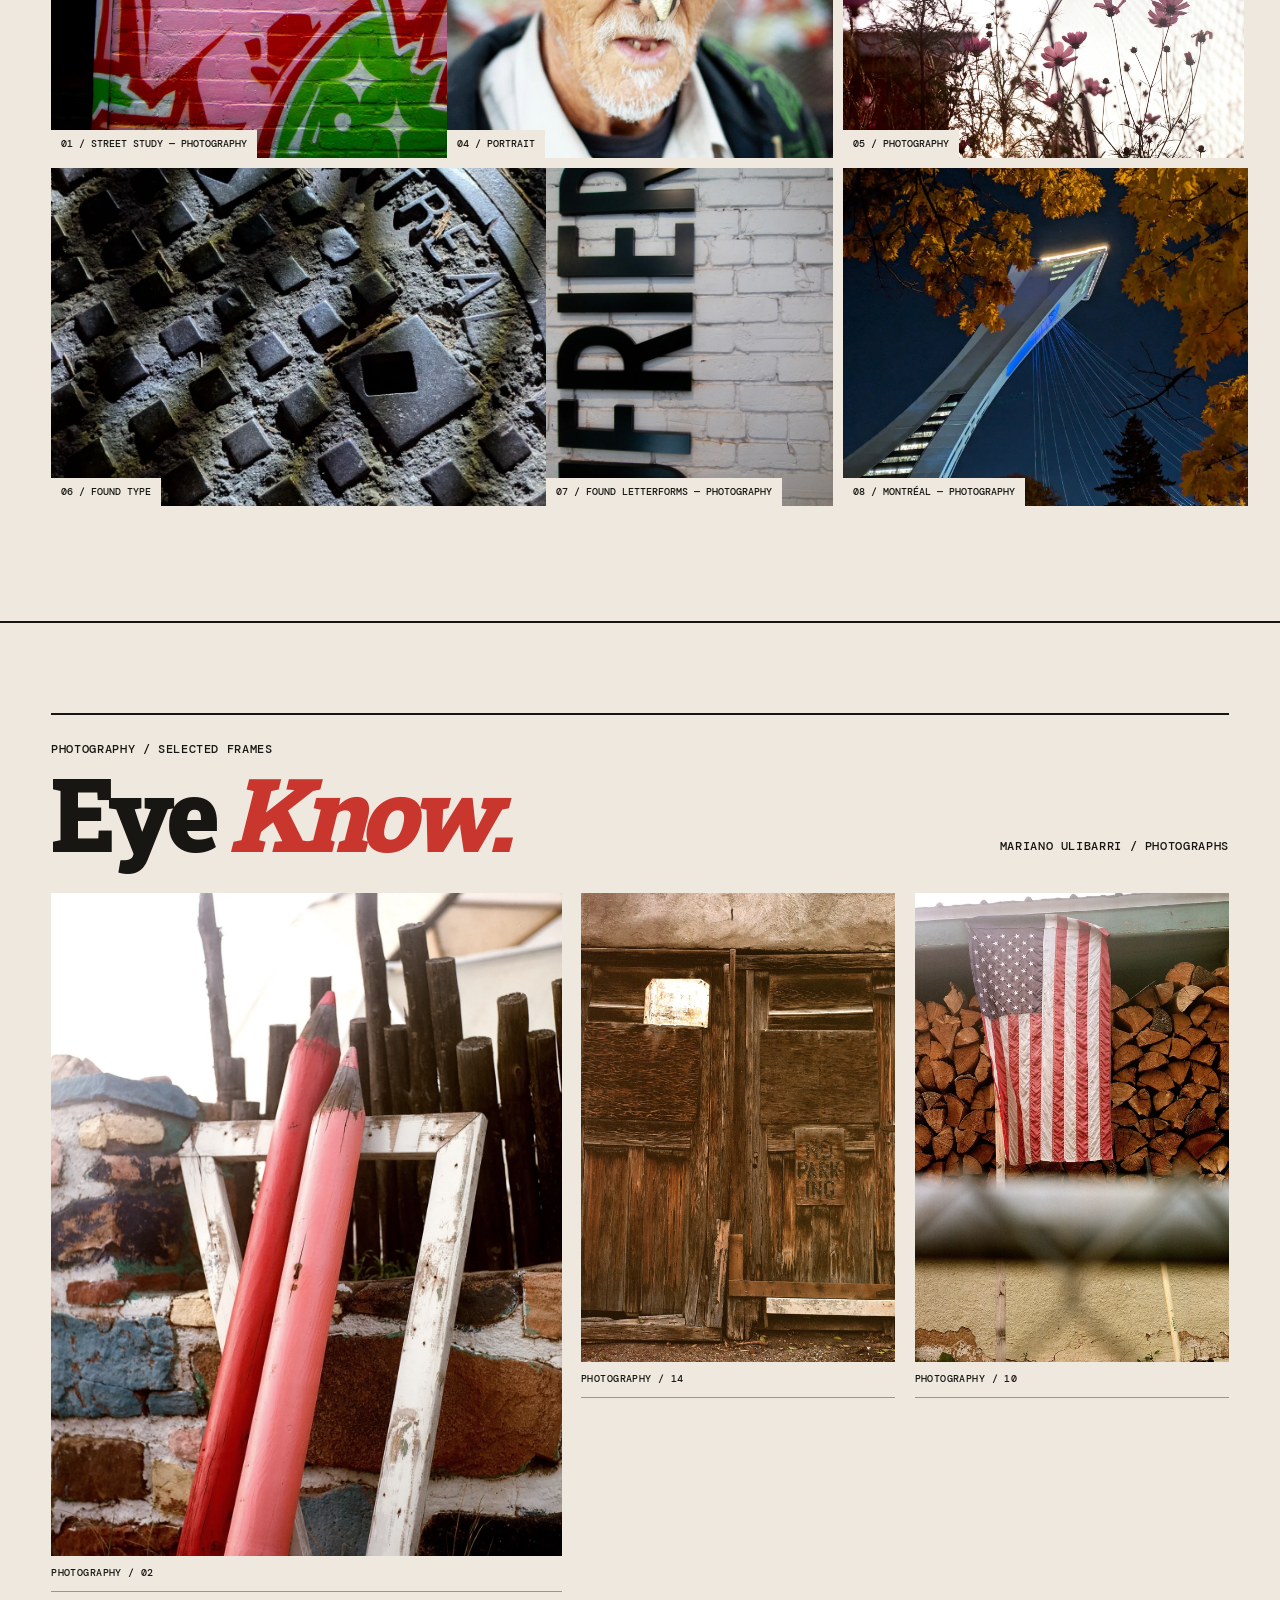
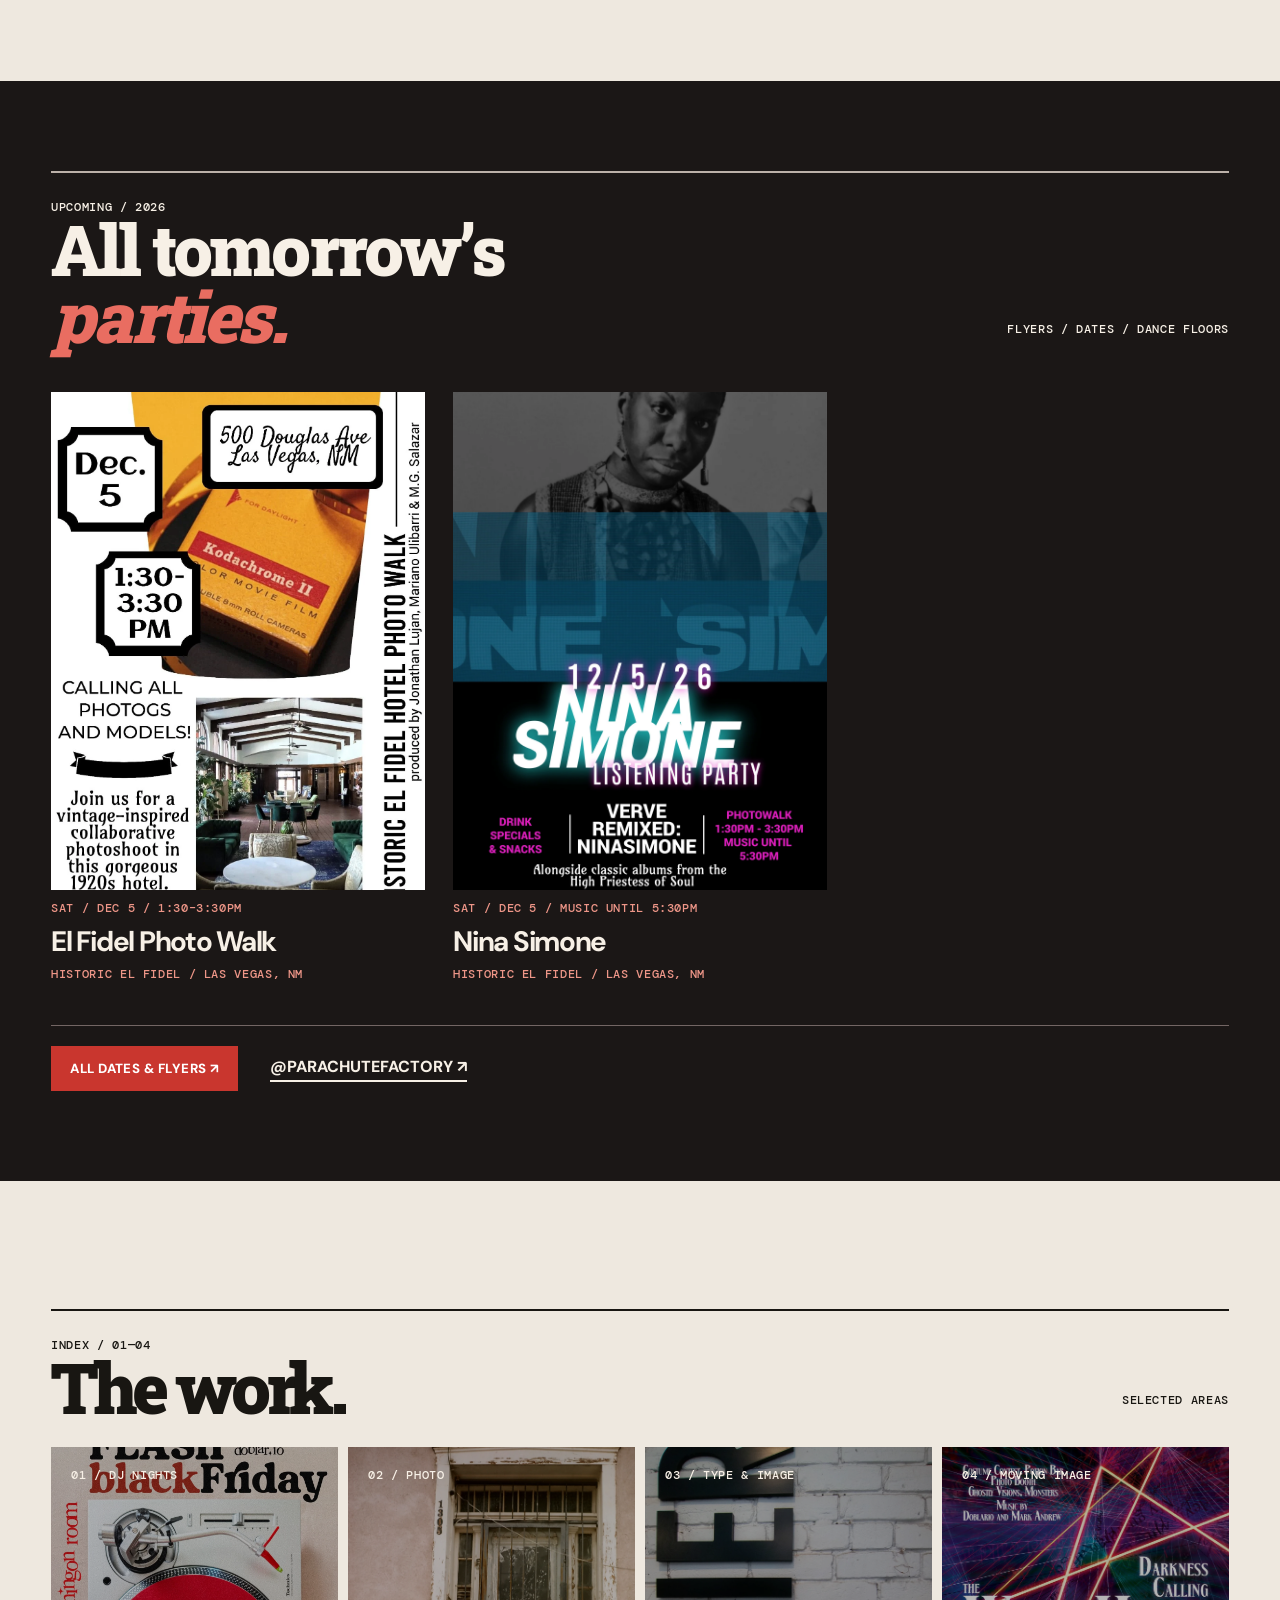
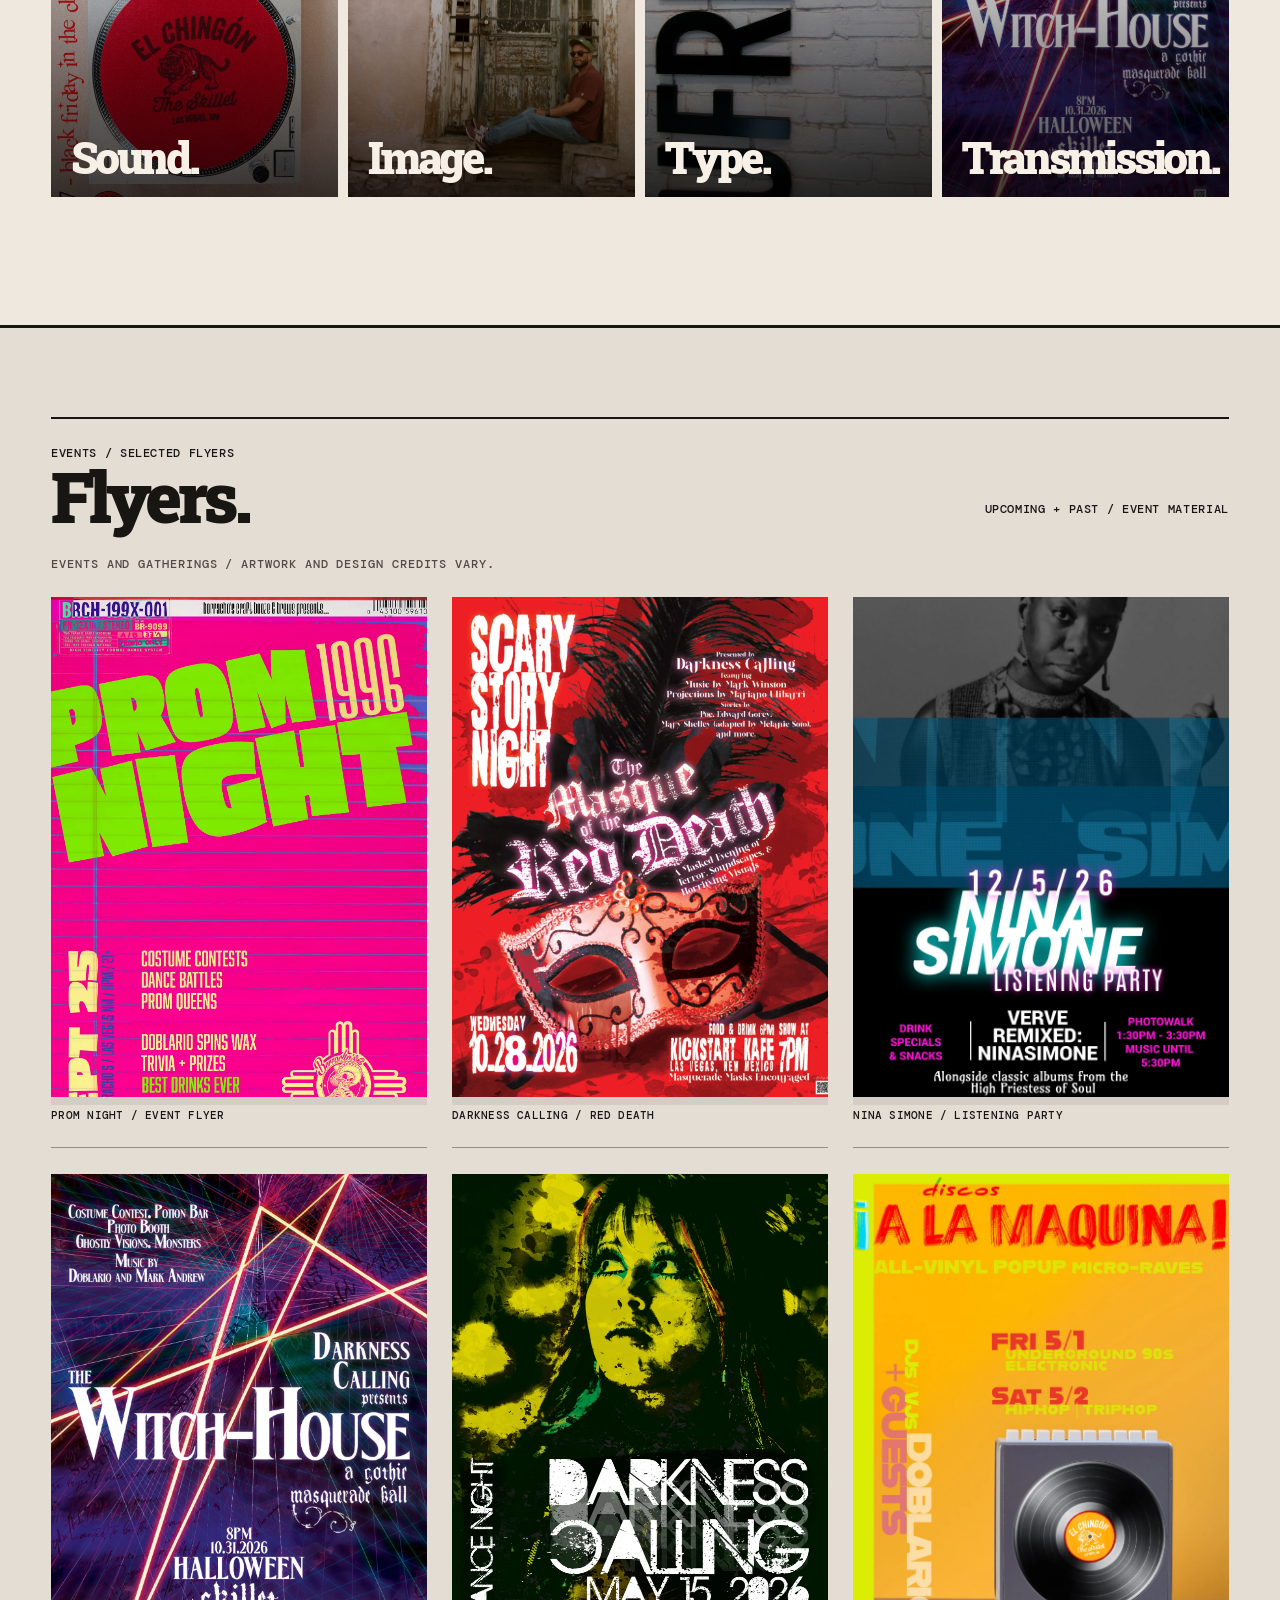
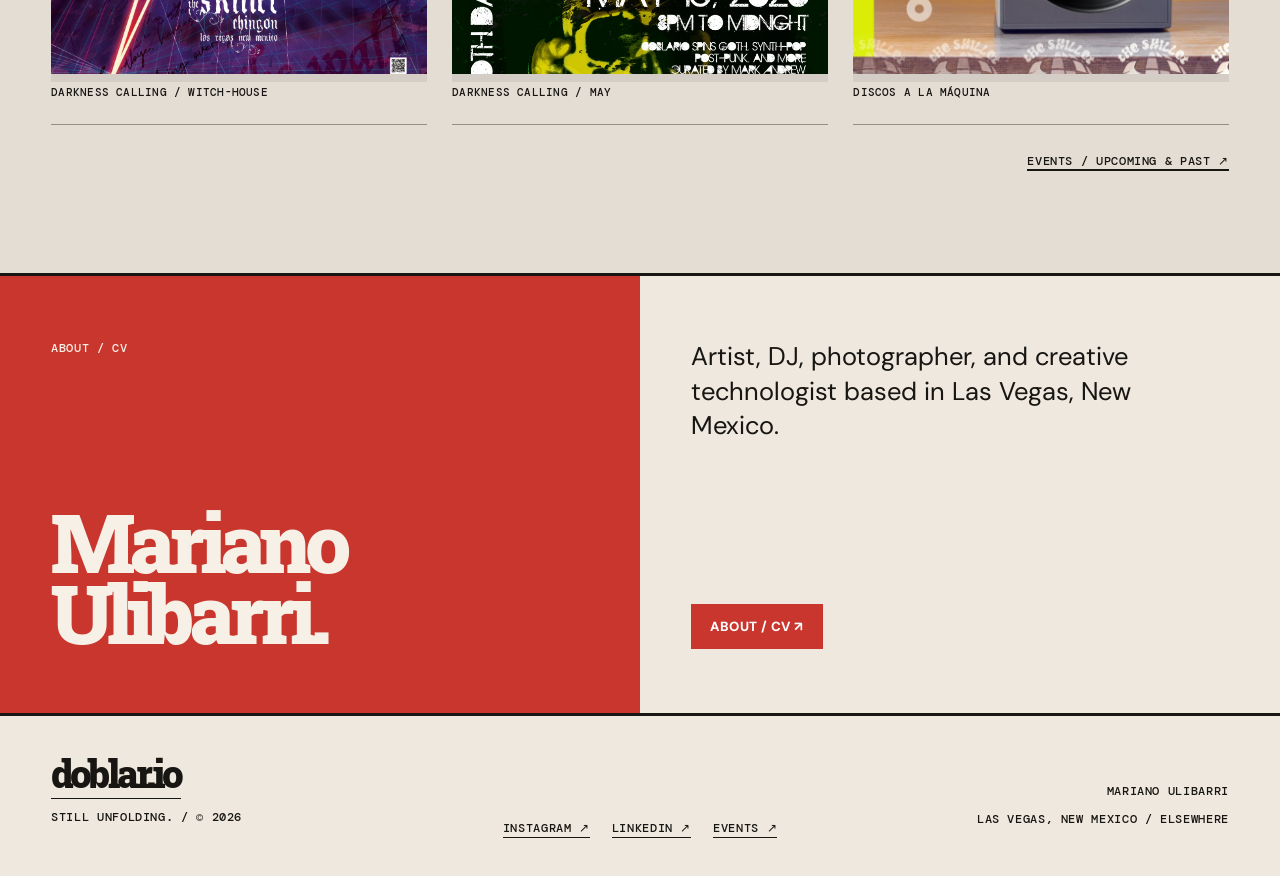
==== commit 86d83d04: "Add files via upload" ====
--- a/index.html
+++ b/index.html
@@ -1,8 +1,53 @@
-<!doctype html><html lang="en"><head><meta charset="utf-8"><meta name="viewport" content="width=device-width, initial-scale=1"><meta name="theme-color" content="#eee8df"><meta name="description" content="The independent creative practice of Mariano Ulibarri: photography, sound, graphics, and experiments."><meta property="og:title" content="doblar.io — Still unfolding."><meta property="og:type" content="website"><meta property="og:description" content="The independent creative practice of Mariano Ulibarri: photography, sound, graphics, and experiments."><title>doblar.io — Still unfolding.</title><link rel="icon" type="image/svg+xml" href="favicon.svg"><link rel="stylesheet" href="style.css"></head><body><div class="paper" aria-hidden="true"></div><header class="header container"><a class="brand" href="index.html" aria-label="doblar.io home">doblar<span class="dot">.</span>io</a><div class="header-right"><nav class="topnav" aria-label="Main"><a href="index.html" aria-current="page">Home</a><a href="index.html#work">Work</a><a href="events.html" >Events</a><a href="about.html" >About / CV</a></nav><a class="header-inst" href="https://www.instagram.com/parachutefactory/" target="_blank" rel="noopener noreferrer" aria-label="Instagram @parachutefactory">↗</a></div></header><main><section class="issue container micro"><span>NO. 001 / A WORK IN PROGRESS</span><span>Photography · Sound · Graphic Work · Experiments</span><span>Mariano Ulibarri — New Mexico</span></section>
-<section class="hero"><div class="hero-copy"><div class="micro">An independent artistic practice / 2026</div><h1 class="hero-heading serif"><span>Still</span><span>unfold<span class="red">-</span></span><span>ing<span class="red">.</span></span></h1><div class="hero-bottom"><p>doblar.io is where photographs, dance floors, handmade graphics, and strange experiments end up in the same room.</p><a href="#work">Look around ↘</a></div></div><div class="hero-photo"><img src="assets/photowalk_01.webp" alt="Close detail of a deep vertical crack through textured plaster" fetchpriority="high"><span class="photo-stamp">doblar.io / image 001</span><span class="photo-index">A little rough around the edges.</span></div></section>
-<div class="bar" aria-hidden="true"><div class="bar-track"><span>FOUND / MADE / REMIXED</span><i>✳</i><span>SOUND / IMAGE / TYPE</span><i>✳</i><span>STILL UNFOLDING</span><i>✳</i><span>FOUND / MADE / REMIXED</span><i>✳</i><span>SOUND / IMAGE / TYPE</span></div></div>
-<section class="intro container" id="work"><h2 class="serif">A little<br><em style="font-style:normal;color:var(--red)">of everything.</em></h2><div><p class="lead">No tidy categories. Some things are made for the wall. Some for the street. Some for the dance floor.</p><p class="meta">Photographs and graphic work by Mariano Ulibarri. A living selection, not an exhaustive retrospective.</p></div></section>
-<section class="collage container" aria-label="Selected photographs and designs"><figure class="piece poster"><img src="assets/flashblack_02.webp" alt="FlashBlack Friday: red and black vintage turntable event poster" loading="lazy"><figcaption>01 / FlashBlack — Graphic work</figcaption></figure><figure class="piece rage"><img src="assets/Mia_OR_31.webp" alt="Bright pink neon RAGE sign in a shop window" loading="lazy"><figcaption>02 / Street type</figcaption></figure><figure class="piece sign"><img src="assets/Mia_OR_17.webp" alt="Vertical black letters mounted on a white brick wall" loading="lazy"><figcaption>03 / Found letters</figcaption></figure><figure class="piece portrait"><img src="assets/photowalk_05.webp" alt="Man holding a staff, leaning against a pale stucco wall" loading="lazy"><figcaption>04 / The walk</figcaption></figure><figure class="piece flowers"><img src="assets/photowalk_07.webp" alt="Pink cosmos flowers in a sunlit tangle of stems" loading="lazy"><figcaption>05 / Afternoon light</figcaption></figure><figure class="piece wall"><img src="assets/Mia_OR_28.webp" alt="Handwritten words about Québec on a weathered blue wall" loading="lazy"><figcaption>06 / Notes from elsewhere</figcaption></figure><figure class="piece graphic"><img src="assets/photowalk_16.webp" alt="Weathered wood sign reading live by faith not by sight" loading="lazy"><figcaption>07 / In passing</figcaption></figure><figure class="piece details"><img src="assets/photowalk_02.webp" alt="Two oversized faded pink pencils leaning near a rough brick wall" loading="lazy"><figcaption>08 / Color study</figcaption></figure></section>
-<section class="happening container" id="happening"><div class="section-head"><div><div class="micro">Selected signal / 001</div><h2 class="serif">After dark.</h2></div><p class="right">Parties, performances, screenings, and other gatherings. Not every event fits in a neat box.</p></div><div class="event-feature" data-event-date="2026-11-27"><img class="event-photo" src="assets/flashblack_02.webp" alt="FlashBlack Friday event poster for November 27 at The Skillet" loading="lazy"><div><span class="tag micro">Friday / Nov 27, 2026 · Las Vegas, NM</span><h3 class="serif">Flash<span style="color:#ed6759">Black</span><br>Friday</h3><p class="event-desc">An 80s night at The Skillet with doblar.io and The Dusty Mic. Big records, darker edges, and a little VHS-era excess.</p><div class="event-meta"><a class="button-link" href="events.html">Events & details ↗</a><a class="text-link" href="https://www.instagram.com/parachutefactory/" target="_blank" rel="noopener noreferrer">Instagram ↗</a></div></div></div></section>
-<section class="practice-section container"><div class="section-head"><div><span class="micro">Four directions / No borders</span><h2 class="serif">The practice.</h2></div><p class="right">These overlap more often than they don't.</p></div><div class="practice-grid"><article class="practice-card"><img src="assets/flashblack_02.webp" alt="Event design detail" loading="lazy"><span class="micro">01 / Sound</span><h3 class="serif">Sound<br>&amp; nights.</h3></article><article class="practice-card"><img src="assets/photowalk_04.webp" alt="Portrait at a weathered doorway" loading="lazy"><span class="micro">02 / Photography</span><h3 class="serif">Images.</h3></article><article class="practice-card"><img src="assets/Mia_OR_27.webp" alt="Bright pink and red graffiti painted on brick" loading="lazy"><span class="micro">03 / Design</span><h3 class="serif">Posters<br>&amp; type.</h3></article><article class="practice-card electric"><div class="rings" aria-hidden="true"></div><span class="micro">04 / Experiments</span><h3 class="serif">The<br>other<br>stuff.</h3></article></div></section>
-<section class="about-teaser"><div class="about-quote"><span class="micro">Artist / Educator / Longtime tinkerer</span><p class="serif">Not<br>just one<br>thing.</p></div><div class="about-copy"><p>I'm Mariano Ulibarri. I make photographs, graphics, music, and things involving technology. The paths between them have always interested me as much as the destinations.</p><a href="about.html" class="button-link">About / CV ↗</a></div></section></main><footer class="footer container"><div><a class="big serif" href="index.html">doblar.io</a><p class="micro">Still unfolding. / © <span class="year">2026</span></p></div><div class="footer-nav micro"><a href="https://www.instagram.com/parachutefactory/" target="_blank" rel="noopener noreferrer">Instagram ↗</a><a href="https://www.linkedin.com/in/mariano-ulibarri/" target="_blank" rel="noopener noreferrer">LinkedIn ↗</a><a href="events.html">Events ↗</a></div><div class="right micro"><p>Mariano Ulibarri</p><p>Las Vegas, New Mexico / Elsewhere</p></div></footer><script src="site.js" defer></script></body></html>+<!DOCTYPE html>
+
+<html lang="en"><head><meta charset="utf-8"/><meta content="width=device-width, initial-scale=1" name="viewport"/><meta content="#eee8df" name="theme-color"/><meta content="The independent creative practice of Mariano Ulibarri: photography, sound, graphics, and experiments." name="description"/><meta content="doblar.io — Still unfolding." property="og:title"/><meta content="website" property="og:type"/><meta content="The independent creative practice of Mariano Ulibarri: photography, sound, graphics, and experiments." property="og:description"/><title>doblar.io — Still unfolding.</title><link href="favicon.svg" rel="icon" type="image/svg+xml"/><link href="style.css" rel="stylesheet"/></head><body><div aria-hidden="true" class="paper"></div><header class="header container"><a aria-label="doblar.io home" class="brand" href="index.html">doblar<span class="dot">.</span>io</a><div class="header-right"><nav aria-label="Main" class="topnav"><a aria-current="page" href="index.html">Home</a><a href="index.html#work">Work</a><a href="events.html">Events</a><a href="about.html">About / CV</a></nav><a aria-label="Instagram @parachutefactory" class="header-inst" href="https://www.instagram.com/parachutefactory/" rel="noopener noreferrer" target="_blank">↗</a></div></header><main><section class="issue container micro"><span>DOBLAR.IO / NO. 001</span><span>PHOTOGRAPHY / GRAPHIC WORK / SOUND / VIDEO</span><span>MARIANO ULIBARRI / NEW MEXICO</span></section>
+<section class="hero"><div class="hero-copy"><div class="micro">MARIANO ULIBARRI / SELECTED WORK</div><h1 class="hero-heading serif"><span>Still</span><span>unfolding<span class="red">.</span></span></h1><p class="hero-song serif">This must be the place.</p><div class="hero-bottom"><p>Photography, graphic design, sound, and live visuals. Las Vegas, New Mexico.</p><a href="#work">SELECTED WORK ↓</a></div></div><div class="hero-photo"><img alt="Close detail of a deep vertical crack through textured plaster" fetchpriority="high" src="assets/photowalk_01.webp"/><span class="photo-stamp">doblar.io / image 001</span><span class="photo-index">PHOTOGRAPHY / 001</span></div></section>
+<div aria-hidden="true" class="bar"><div class="bar-track"><span>IMAGE / TYPE / SOUND</span><i>✳</i><span>PHOTOGRAPHY / GRAPHIC WORK</span><i>✳</i><span>DOBLAR.IO / SELECTED WORK</span><i>✳</i><span>IMAGE / TYPE / SOUND</span><i>✳</i><span>PHOTOGRAPHY / GRAPHIC WORK</span></div></div>
+<section class="intro container" id="work"><h2 class="serif">Selected<br/><em style="font-style:normal;color:var(--red)">work.</em></h2><div><p class="lead">Posters, photographs, DJ nights, and other evidence.</p><p class="meta">SELECTED WORK / PHOTOGRAPHY / SOUND / DESIGN</p></div></section>
+<section aria-label="Photographs and graphic designs" class="collage container">
+<figure class="piece poster"><img alt="Colorful street graffiti photographed on weathered brick" loading="lazy" src="assets/Mia_OR_27.webp"/><figcaption>01 / STREET STUDY — PHOTOGRAPHY</figcaption></figure>
+<figure class="piece rage"><img alt="Bright pink RAGE neon sign above a storefront" loading="lazy" src="assets/Mia_OR_31.webp"/><figcaption>02 / RAGE — PHOTOGRAPHY</figcaption></figure>
+<figure class="piece sign"><img alt="Small red sign against textured Montréal brick in afternoon light" loading="lazy" src="assets/Mia_OR_19.webp"/><figcaption>03 / FOUND SIGN — PHOTOGRAPHY</figcaption></figure>
+<figure class="piece portrait"><img alt="Portrait of an older man in a feathered masquerade mask" loading="lazy" src="assets/masked-portrait.webp"/><figcaption>04 / PORTRAIT</figcaption></figure>
+<figure class="piece flowers"><img alt="Pink cosmos flowers backlit by afternoon sun" loading="lazy" src="assets/photowalk_07.webp"/><figcaption>05 / PHOTOGRAPHY</figcaption></figure>
+<figure class="piece wall"><img alt="Close-up of a Montréal cast-iron manhole cover" loading="lazy" src="assets/manhole.webp"/><figcaption>06 / FOUND TYPE</figcaption></figure>
+<figure class="piece graphic"><img alt="Large vertical lettering photographed on a white brick wall" loading="lazy" src="assets/Mia_OR_17.webp"/><figcaption>07 / FOUND LETTERFORMS — PHOTOGRAPHY</figcaption></figure>
+<figure class="piece details"><img alt="Montréal Olympic Tower at night beneath gold leaves" loading="lazy" src="assets/montreal-night.webp"/><figcaption>08 / MONTRÉAL — PHOTOGRAPHY</figcaption></figure>
+</section><section aria-labelledby="eye-head" class="eye-section container">
+<div class="section-head"><div><span class="micro">PHOTOGRAPHY / SELECTED FRAMES</span><h2 class="serif" id="eye-head">Eye <em>Know.</em></h2></div><p class="right micro">MARIANO ULIBARRI / PHOTOGRAPHS</p></div>
+<div class="eye-grid">
+<figure class="eye-main"><img alt="Two oversized pink-red pencils against a weathered stone wall" loading="lazy" src="assets/photowalk_02.webp"/><figcaption>PHOTOGRAPHY / 02</figcaption></figure>
+<figure><img alt="Weathered wooden doors with a no parking sign" loading="lazy" src="assets/photowalk_14.webp"/><figcaption>PHOTOGRAPHY / 14</figcaption></figure>
+<figure><img alt="Orange flowers outside a row of houses" loading="lazy" src="assets/photowalk_10.webp"/><figcaption>PHOTOGRAPHY / 10</figcaption></figure>
+</div>
+</section>
+<section class="happening" id="happening">
+<div class="container">
+<div class="section-head"><div><span class="micro">UPCOMING / 2026</span><h2 class="serif home-parties-title">All tomorrow’s<br/><em>parties.</em></h2></div><p class="right micro">FLYERS / DATES / DANCE FLOORS</p></div>
+<div class="home-events-grid" id="home-events">
+<a class="home-event" data-event-date="2026-11-27" href="events.html"><img alt="FlashBlack Friday turntable poster with red record slipmat and 80s party details" loading="lazy" src="assets/flashblack_02.webp"/><span class="micro">FRI / NOV 27 / 8PM</span><strong>FlashBlack Friday</strong><span class="micro venue">THE SKILLET / LAS VEGAS, NM</span></a>
+<a class="home-event" data-event-date="2026-12-05" href="events.html"><img alt="El Fidel photo walk flyer for December 5" loading="lazy" src="assets/photowalk-el-fidel.webp"/><span class="micro">SAT / DEC 5 / 1:30–3:30PM</span><strong>El Fidel Photo Walk</strong><span class="micro venue">HISTORIC EL FIDEL / LAS VEGAS, NM</span></a>
+<a class="home-event" data-event-date="2026-12-05" href="events.html"><img alt="Nina Simone listening party flyer for December 5" loading="lazy" src="assets/nina-simone.webp"/><span class="micro">SAT / DEC 5 / MUSIC UNTIL 5:30PM</span><strong>Nina Simone</strong><span class="micro venue">HISTORIC EL FIDEL / LAS VEGAS, NM</span></a>
+</div>
+<div class="home-events-bottom"><a class="button-link" href="events.html">ALL DATES &amp; FLYERS ↗</a><a class="text-link" href="https://www.instagram.com/parachutefactory/" rel="noopener noreferrer" target="_blank">@PARACHUTEFACTORY ↗</a></div>
+</div>
+</section>
+<section aria-labelledby="practice-head" class="practice-section container">
+<div class="section-head"><div><span class="micro">INDEX / 01—04</span><h2 class="serif" id="practice-head">The work.</h2></div><p class="right micro">SELECTED AREAS</p></div>
+<div class="practice-grid">
+<article class="practice-card"><img alt="FlashBlack Friday turntable flyer with red slipmat and cream background" loading="lazy" src="assets/flashblack_02.webp"/><span class="micro">01 / DJ NIGHTS</span><h3 class="serif">Sound.</h3></article>
+<article class="practice-card"><img alt="Portrait at a weathered doorway" loading="lazy" src="assets/photowalk_04.webp"/><span class="micro">02 / PHOTO</span><h3 class="serif">Image.</h3></article>
+<article class="practice-card"><img alt="Large vertical lettering found on a white brick wall" loading="lazy" src="assets/Mia_OR_17.webp"/><span class="micro">03 / TYPE &amp; IMAGE</span><h3 class="serif">Type.</h3></article>
+<article class="practice-card"><img alt="Purple and magenta Witch-House event poster" loading="lazy" src="assets/witch-house.webp"/><span class="micro">04 / MOVING IMAGE</span><h3 class="serif">Transmission.</h3></article>
+</div></section>
+<section aria-labelledby="print-head" class="print-section container">
+<div class="section-head"><div><span class="micro">EVENTS / SELECTED FLYERS</span><h2 class="serif" id="print-head">Flyers.</h2></div><p class="right micro">UPCOMING + PAST / EVENT MATERIAL</p></div><p class="micro flyer-note">Events and gatherings / artwork and design credits vary.</p>
+<div class="print-grid">
+<figure><img alt="Prom Night fluorescent pink and green poster" loading="lazy" src="assets/prom-night.webp"/><figcaption>PROM NIGHT / EVENT FLYER</figcaption></figure>
+<figure><img alt="Darkness Calling Masque of the Red Death event poster" loading="lazy" src="assets/red-death.webp"/><figcaption>DARKNESS CALLING / RED DEATH</figcaption></figure>
+<figure><img alt="Nina Simone listening party poster" loading="lazy" src="assets/nina-simone.webp"/><figcaption>NINA SIMONE / LISTENING PARTY</figcaption></figure>
+<figure><img alt="Darkness Calling Witch-House Halloween poster" loading="lazy" src="assets/witch-house.webp"/><figcaption>DARKNESS CALLING / WITCH-HOUSE</figcaption></figure>
+<figure><img alt="Yellow and green Darkness Calling poster" loading="lazy" src="assets/darkness-may.webp"/><figcaption>DARKNESS CALLING / MAY</figcaption></figure>
+<figure><img alt="Discos a la Maquina orange vinyl pop-up flyer" loading="lazy" src="assets/maquina.webp"/><figcaption>DISCOS A LA MÁQUINA</figcaption></figure>
+</div>
+<div class="print-foot micro"><a href="events.html">EVENTS / UPCOMING &amp; PAST ↗</a></div></section><section class="about-teaser"><div class="about-quote"><span class="micro">ABOUT / CV</span><p class="serif">Mariano<br/>Ulibarri.</p></div><div class="about-copy"><p>Artist, DJ, photographer, and creative technologist based in Las Vegas, New Mexico.</p><a class="button-link" href="about.html">ABOUT / CV ↗</a></div></section></main><footer class="footer container"><div><a class="big serif" href="index.html">doblar.io</a><p class="micro">Still unfolding. / © <span class="year">2026</span></p></div><div class="footer-nav micro"><a href="https://www.instagram.com/parachutefactory/" rel="noopener noreferrer" target="_blank">Instagram ↗</a><a href="https://www.linkedin.com/in/mariano-ulibarri/" rel="noopener noreferrer" target="_blank">LinkedIn ↗</a><a href="events.html">Events ↗</a></div><div class="right micro"><p>Mariano Ulibarri</p><p>Las Vegas, New Mexico / Elsewhere</p></div></footer><script defer="" src="site.js"></script></body></html>
--- a/style.css
+++ b/style.css
@@ -20,3 +20,64 @@
 @media (max-width:720px){.header{flex-wrap:wrap;padding-block:12px}.topnav{gap:18px}.header-right{gap:15px}.topnav a{font-size:.68rem}.header-inst{display:none}.issue{flex-direction:column;gap:2px}.hero{display:block;min-height:auto}.hero-copy{min-height:450px}.hero-heading{font-size:clamp(5.2rem,19vw,10rem)}.hero-photo{height:390px}.photo-stamp{left:10px}.intro{grid-template-columns:1fr}.intro h2{font-size:clamp(3.4rem,12vw,7rem)}.collage{gap:6px}.piece figcaption{font-size:.56rem}.event-feature{display:block}.event-photo{max-width:360px;margin:15px 0 46px}.event-feature h3{font-size:clamp(3.5rem,15vw,6.5rem)}.section-head{display:block}.section-head .right{margin-top:16px}.practice-card{min-height:310px}.about-teaser{grid-template-columns:1fr}.about-copy{min-height:340px}.event-card{display:block}.event-card .flyer{width:min(80%,440px);margin-bottom:60px}.event-card h2{font-size:clamp(3rem,13vw,6rem)}.other-events{display:block}.other-events h3{margin-bottom:20px}.about-lead{display:block}.about-side img{height:390px}.cv-section{display:block}.cv-section h2{margin-bottom:32px}.cv-list li{grid-template-columns:90px 1fr}.footer{display:block}.footer-nav{justify-content:start;margin:18px 0}.footer .big{font-size:2rem}}
 @media (max-width:440px){.topnav{width:100%;justify-content:space-between}.header-right{width:100%}.hero-copy{min-height:410px}.hero-heading{font-size:21vw}.hero-photo{height:315px}.collage{grid-template-columns:1fr 1fr}.piece.poster{grid-column:1;grid-row:auto;aspect-ratio:.72}.piece.rage{grid-column:2;grid-row:auto;aspect-ratio:.72}.piece.sign,.piece.portrait,.piece.flowers,.piece.wall,.piece.graphic,.piece.details{grid-column:auto;grid-row:auto;aspect-ratio:.8}.piece.details{grid-column:1/span 2;aspect-ratio:2}.practice-card{min-height:280px;padding:13px}.practice-card h3{font-size:clamp(1.55rem,7vw,3rem)}.page-intro h1{font-size:18vw}}
 @media(prefers-reduced-motion:reduce){html{scroll-behavior:auto}.piece img,.practice-card img{transition:none}}
+
+/* V3: less brand copy, more pictures and posters */
+.intro{padding-block:clamp(55px,8vw,125px) clamp(20px,4vw,60px)}
+.intro .lead{font:800 clamp(1.12rem,1.9vw,1.55rem)/1.35 'DM Sans',Arial,sans-serif;text-transform:uppercase;letter-spacing:-.02em}
+.intro .meta{font:500 .77rem/1.5 'DM Mono',monospace;text-transform:uppercase}
+.print-section{padding-block:clamp(48px,7vw,110px) clamp(70px,8vw,120px);background:#e4ddd4;border-top:3px solid var(--ink)}
+.print-grid{display:grid;grid-template-columns:repeat(3,minmax(0,1fr));gap:clamp(10px,2vw,30px);align-items:start}
+.print-grid figure,.archive-grid figure{margin:0}
+.print-grid img{width:100%;aspect-ratio:3/4;object-fit:cover;object-position:center top;box-shadow:0 8px 0 rgba(0,0,0,.07)}
+.print-grid figcaption,.archive-grid figcaption{font:500 .7rem/1.4 'DM Mono',monospace;letter-spacing:.02em;text-transform:uppercase;padding:11px 0 23px;border-bottom:1px solid var(--border)}
+.print-foot{margin-top:28px;text-align:right}.print-foot a{text-decoration:none;border-bottom:2px solid currentColor}
+.events-archive{padding-block:0 50px}.archive-grid{display:grid;grid-template-columns:repeat(3,minmax(0,1fr));gap:24px 18px}
+.archive-grid img{width:100%;aspect-ratio:3/4;object-fit:cover;object-position:center top}
+#upcoming-list:empty:before{content:'No announced dates here right now. Latest updates on Instagram.';display:block;padding:20px 0 70px;font-size:1.15rem}
+.event-card .flyer{object-fit:contain}.event-card h2{word-break:normal}
+.about-quote p{font-size:clamp(3rem,6.3vw,7.6rem)}
+@media (max-width:720px){.print-grid,.archive-grid{grid-template-columns:repeat(2,minmax(0,1fr))}.print-grid figcaption,.archive-grid figcaption{font-size:.59rem}.event-card{border-bottom:1px solid var(--border);padding-bottom:55px;margin-bottom:45px}}
+@media (max-width:440px){.print-grid,.archive-grid{gap:12px 8px}.print-grid img,.archive-grid img{aspect-ratio:.74}.intro .meta{font-size:.69rem}}
+
+/* Hero heading: intentional two-line lockup, no accidental letter/widow wraps */
+.hero-heading{font-size:clamp(3.2rem,6.8vw,8rem);letter-spacing:-.09em;max-width:none;width:100%;line-height:.9}
+.hero-heading>span{display:block;white-space:nowrap}
+.hero-heading .red{display:inline}
+@media(max-width:720px){.hero-heading{font-size:clamp(3.1rem,12vw,5.8rem)}}
+@media(max-width:440px){.hero-heading{font-size:12vw}}
+
+/* v4 / PHOTO INDEX & ALL TOMORROW'S PARTIES */
+.eye-section{padding-block:clamp(54px,7vw,115px);border-top:2px solid var(--ink)}
+.eye-section .section-head h2{font-size:clamp(4.2rem,8vw,10rem);margin:6px 0}
+.eye-section em,.home-parties-title em,.parties-intro em{font-style:italic;color:var(--red)}
+.eye-grid{display:grid;grid-template-columns:1.3fr .8fr .8fr;gap:clamp(8px,1.5vw,24px);align-items:start}
+.eye-grid figure{margin:0;min-width:0}.eye-grid img{width:100%;aspect-ratio:.67;object-fit:cover;display:block;filter:saturate(.9)}
+.eye-grid .eye-main img{aspect-ratio:.77}.eye-grid figcaption{font:500 .65rem/1.4 'DM Mono',monospace;letter-spacing:.04em;border-bottom:1px solid var(--border);padding:10px 0}
+.home-parties-title{font-size:clamp(3.6rem,7vw,8rem);line-height:.87;letter-spacing:-.04em;margin:14px 0 36px}
+.home-events-grid{display:grid;grid-template-columns:repeat(3,minmax(0,1fr));gap:clamp(12px,2.2vw,34px);margin:42px 0}
+.home-event{min-width:0;display:flex;flex-direction:column;color:inherit;text-decoration:none;gap:10px}
+.home-event img{width:100%;aspect-ratio:3/4;object-fit:cover;object-position:center top;filter:grayscale(.16);transition:filter .2s,transform .2s}
+.home-event:hover img,.home-event:focus-visible img{filter:grayscale(0);transform:translateY(-5px)}
+.home-event strong{font:700 clamp(1.35rem,2.2vw,2.65rem)/1 'DM Sans',Arial,sans-serif;letter-spacing:-.045em;min-height:1em}
+.home-event .venue{color:#b9aba5}.home-event .micro{color:#ee9688}
+.home-events-bottom{display:flex;align-items:center;gap:32px;flex-wrap:wrap;padding-top:20px;border-top:1px solid #736664}
+.parties-intro h1{font-size:clamp(3.8rem,9vw,10rem);line-height:.87;max-width:none;letter-spacing:-.055em;overflow-wrap:normal}
+.parties-intro p{max-width:750px}.events-archive{padding-top:40px}
+#home-events:empty:after{content:'NO ANNOUNCED DATES / SEE THE ARCHIVE';font:500 .8rem 'DM Mono',monospace;padding:30px 0}
+@media(max-width:720px){.eye-grid{grid-template-columns:1fr 1fr}.eye-grid .eye-main{grid-column:span 2}.eye-grid .eye-main img{aspect-ratio:1.2}.home-events-grid{grid-template-columns:1fr 1fr}.home-events-grid .home-event:first-child{grid-column:span 2}.home-events-grid .home-event:first-child img{aspect-ratio:1.15;object-position:50% 30%}.home-parties-title{font-size:clamp(3.3rem,11vw,6rem)}.parties-intro h1{font-size:clamp(3.0rem,11.6vw,5rem)}.home-event strong{font-size:clamp(1.18rem,5vw,2rem)}}
+@media(max-width:400px){.home-events-grid{gap:14px 10px}.home-event .micro{font-size:.6rem}.home-parties-title{font-size:10vw}.parties-intro h1{font-size:10.8vw}}
+/* Final cross-device adjustments */
+.collage{overflow:clip}
+.happening .home-parties-title{color:var(--cream)}
+.happening .home-parties-title em{color:#e96d61}
+
+/* v4.1: clarify poster/event attribution without changing the editorial rhythm. */
+.flyer-note{margin:0 0 1.5rem;color:var(--muted, #6b645d);letter-spacing:.08em;}
+
+
+/* v4.2 — understated song title under the main headline. */
+.hero-copy{gap:clamp(12px,2.4vw,28px)}
+.hero-song{margin:0;align-self:start;font-size:clamp(1.3rem,2.45vw,2.65rem);line-height:1.12;letter-spacing:-.065em;font-weight:700;max-width:22ch;padding-bottom:.15rem;border-bottom:2px solid var(--red)}
+.hero-bottom{margin-top:auto;padding-top:clamp(10px,1.8vw,25px)}
+.intro .lead{font-size:clamp(1.3rem,2.4vw,2.15rem);line-height:1.18;text-transform:none;font-weight:800;letter-spacing:-.035em;max-width:22ch}
+@media(max-width:720px){.hero-copy{gap:18px}.hero-song{font-size:clamp(1.35rem,5vw,2rem)}.hero-bottom{padding-top:15px}}
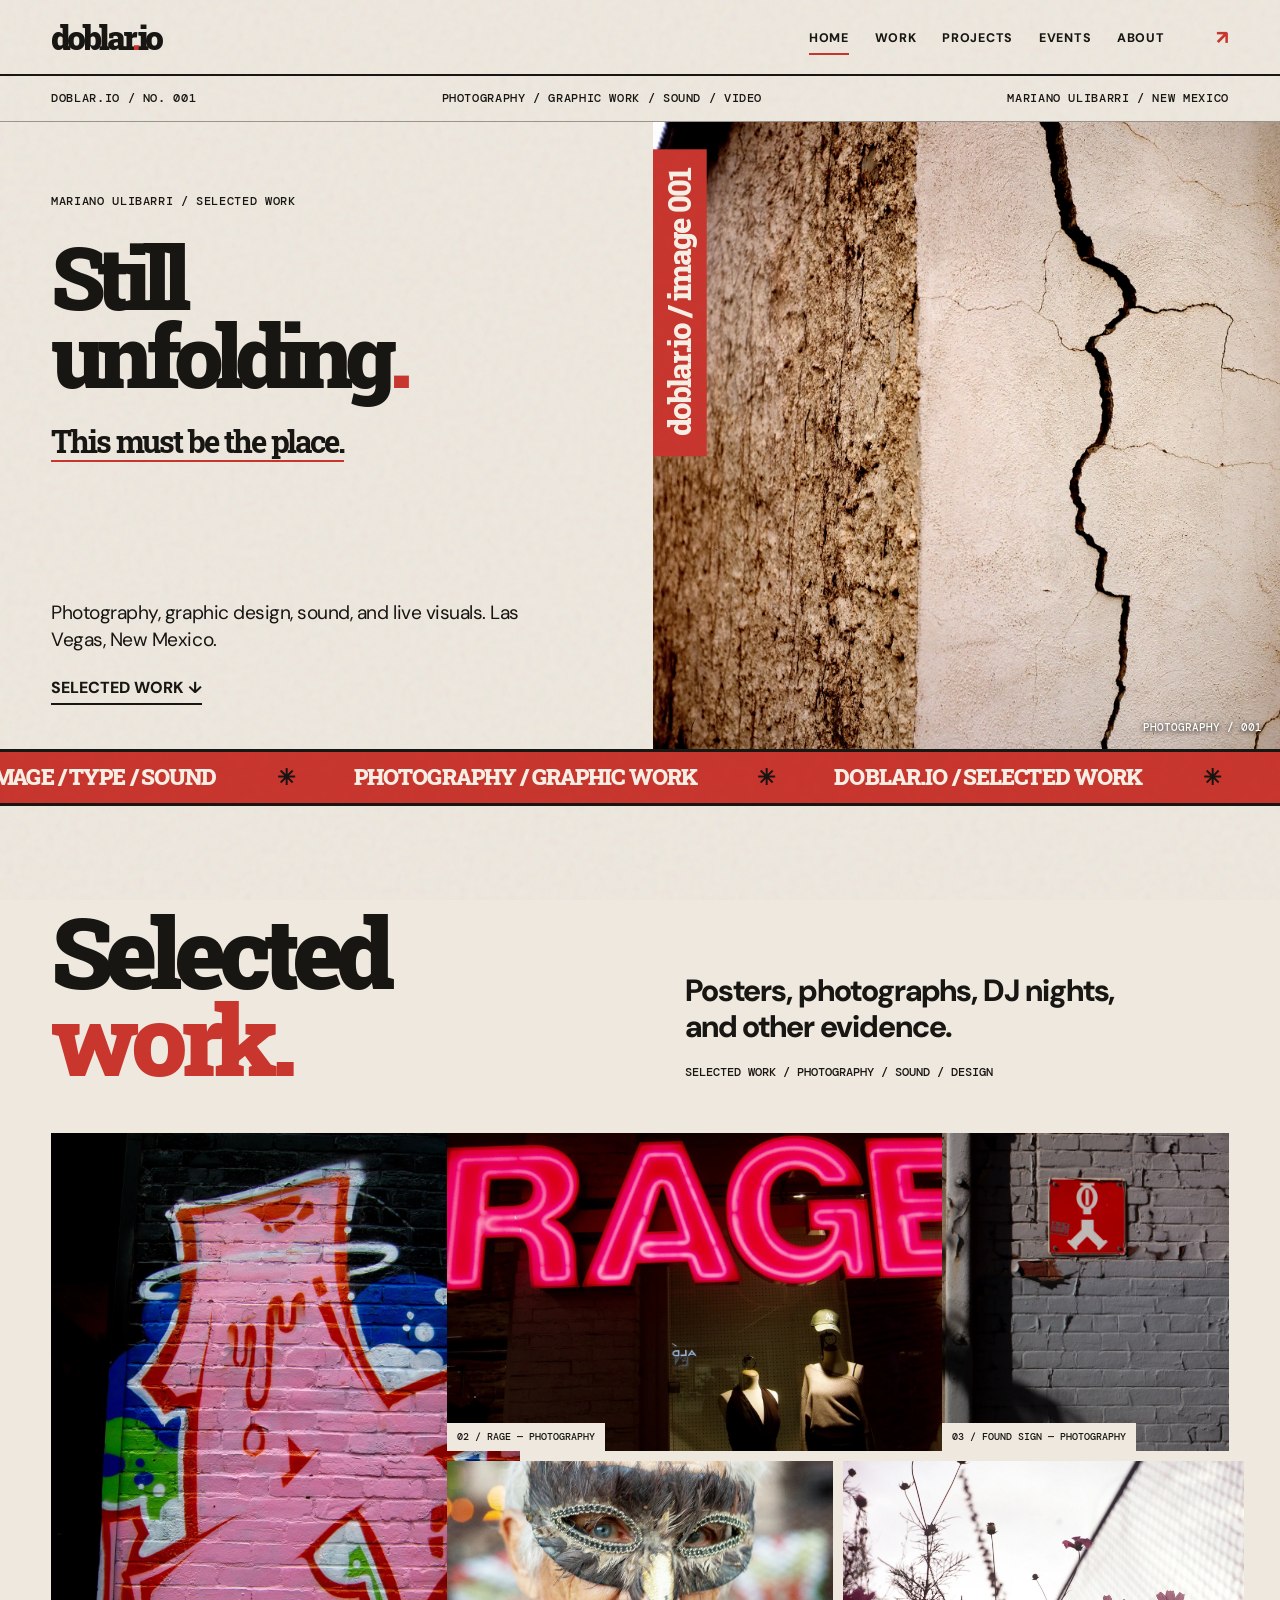
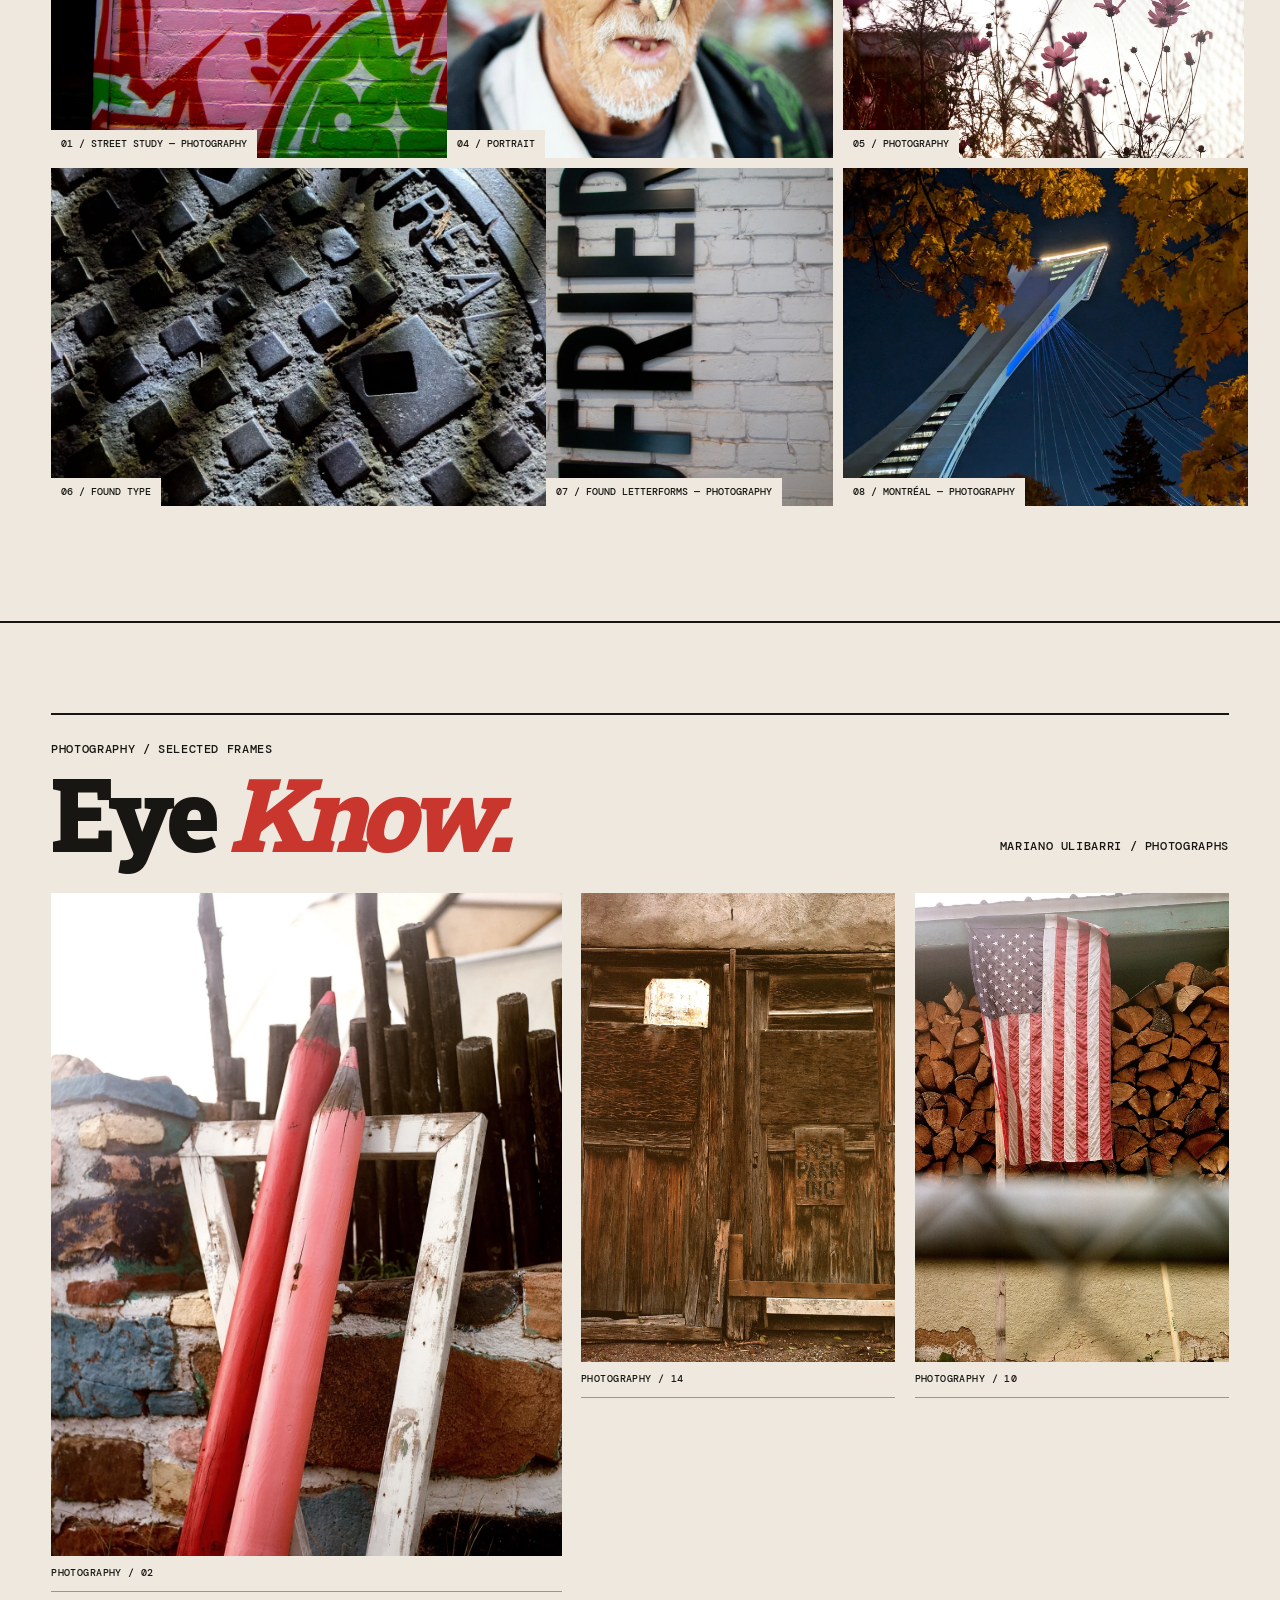
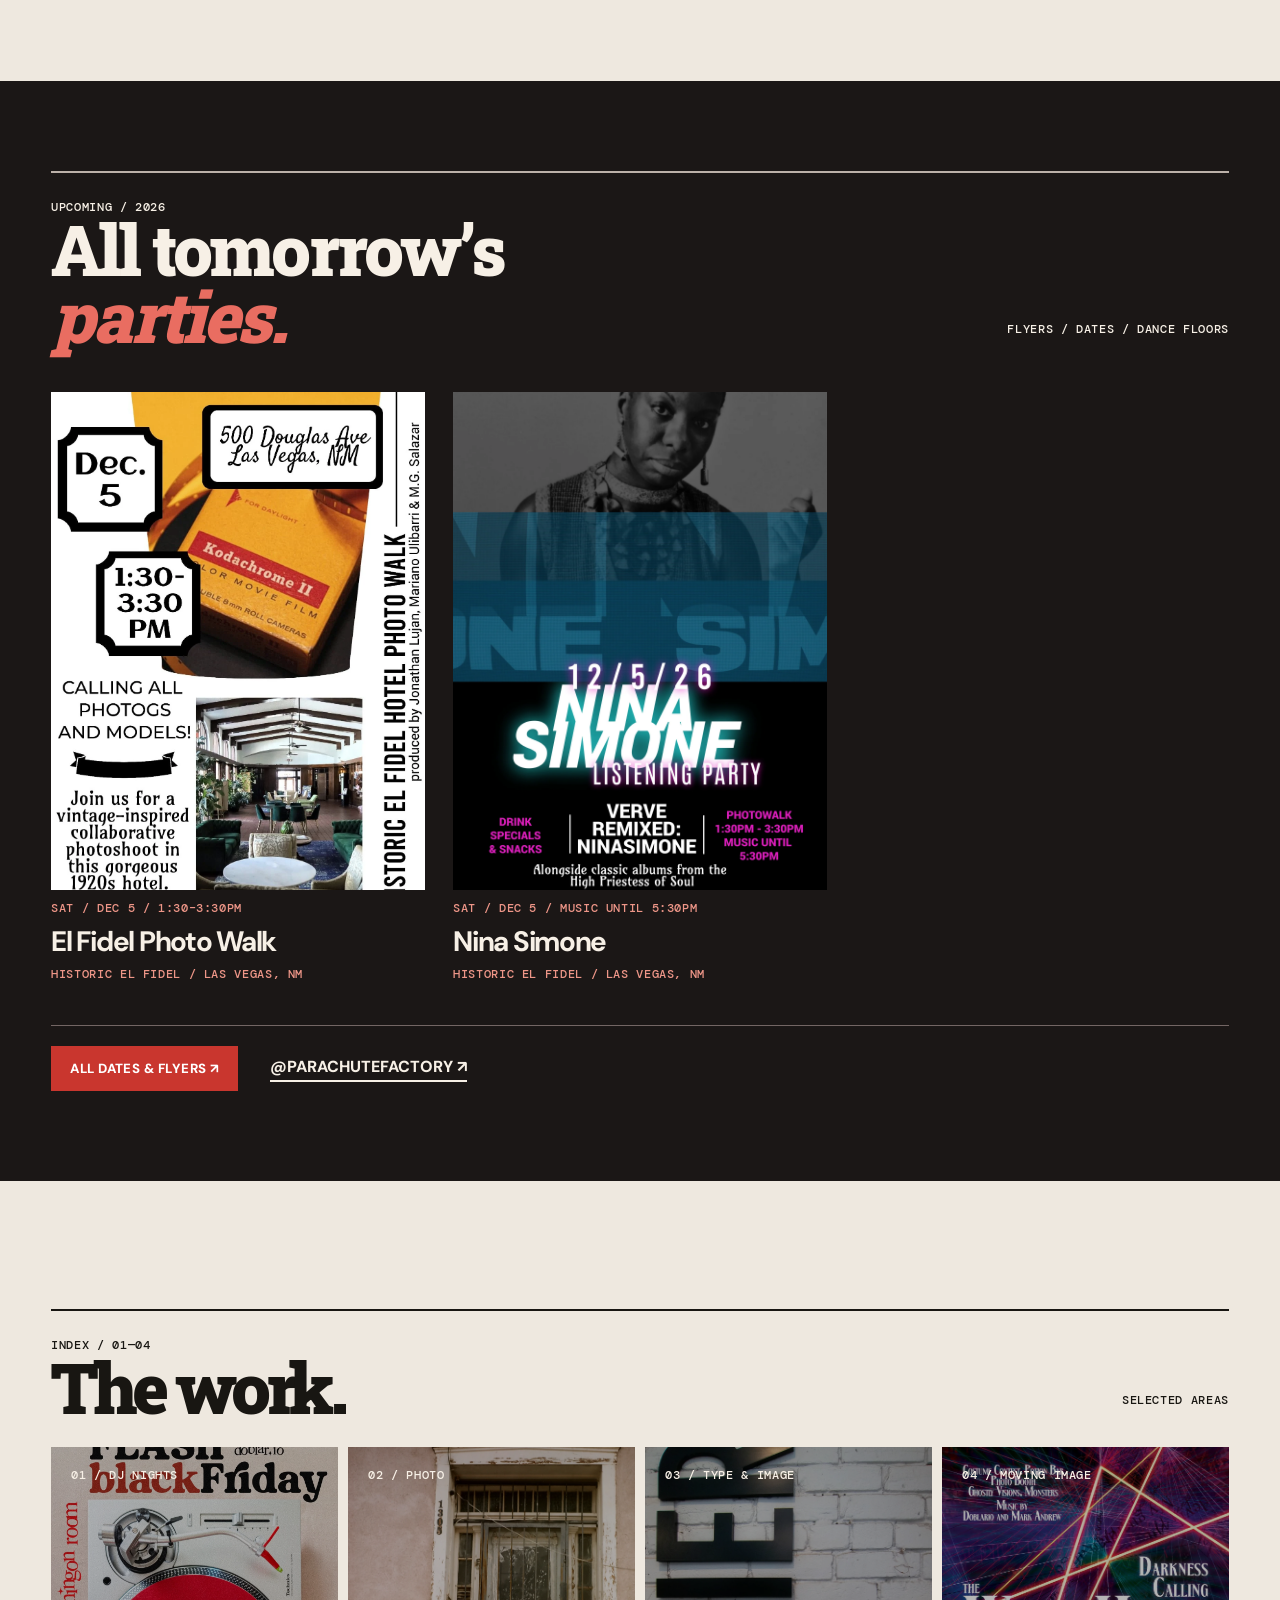
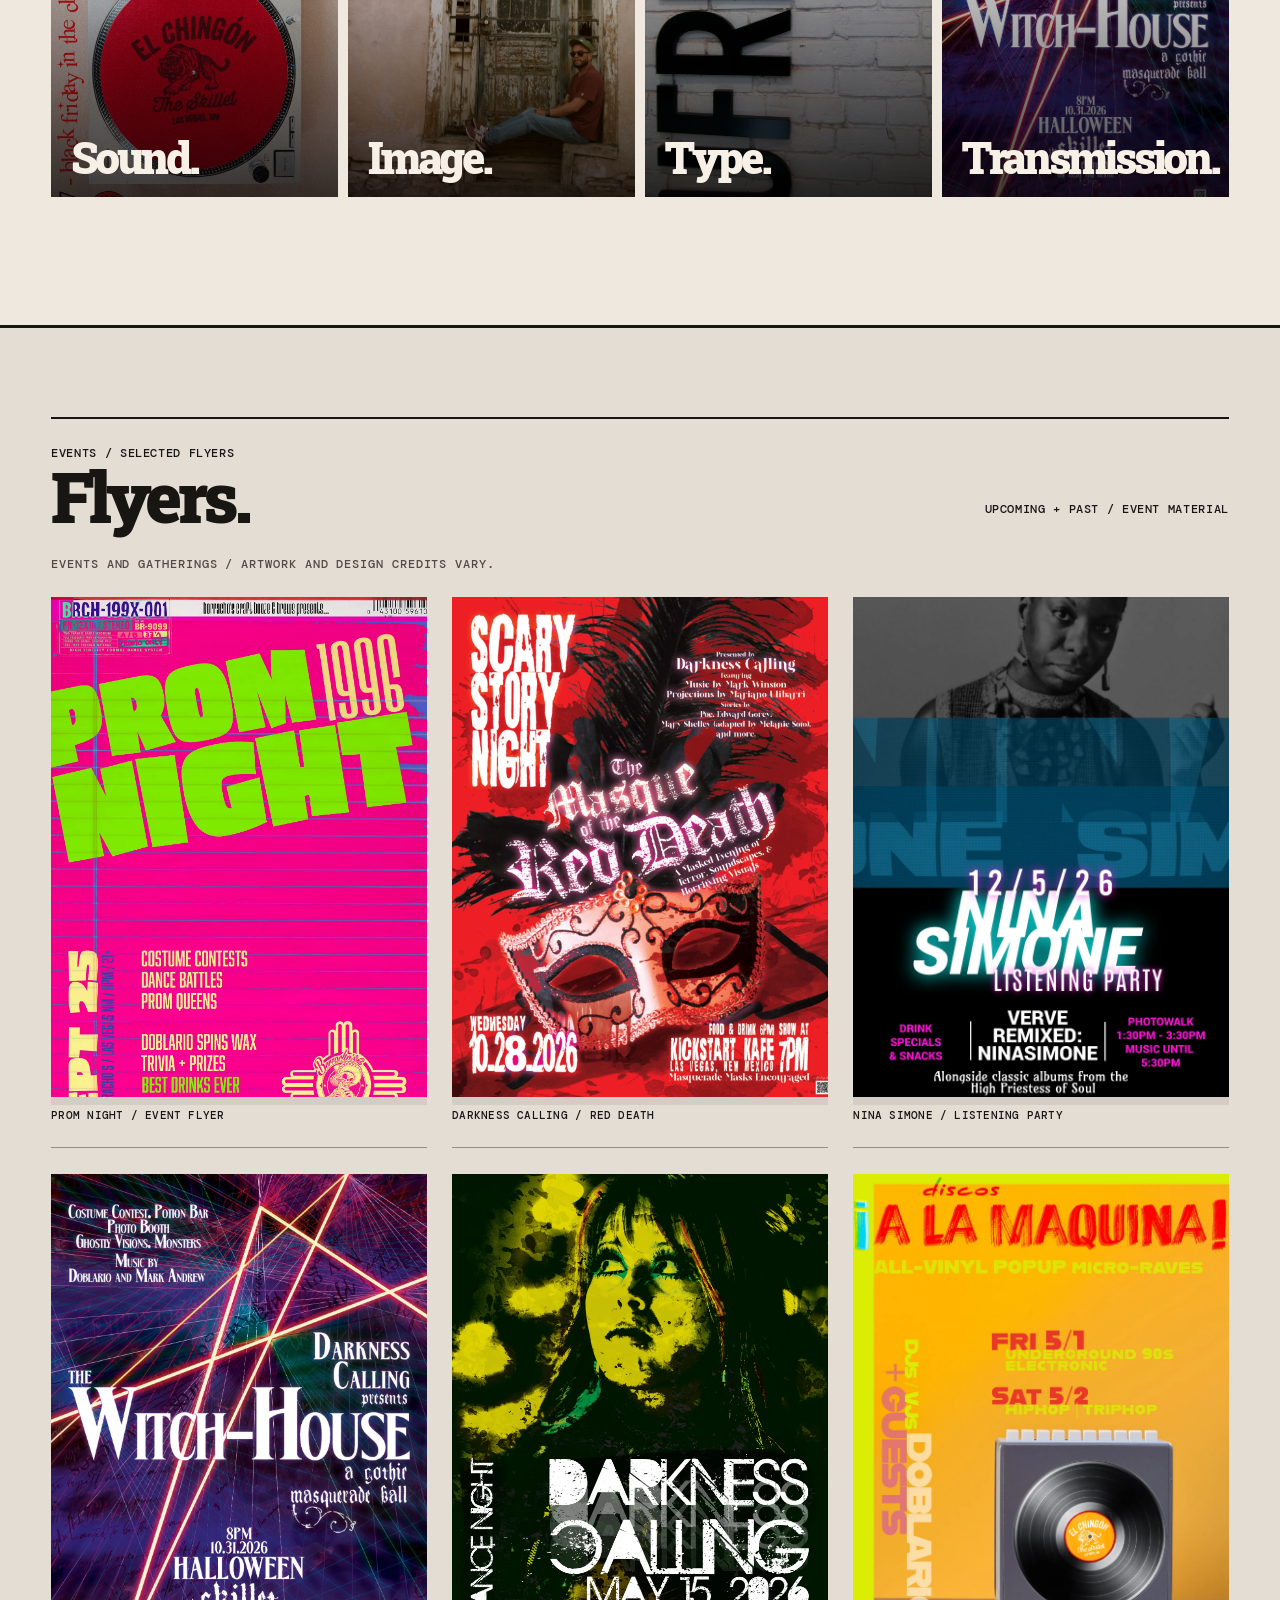
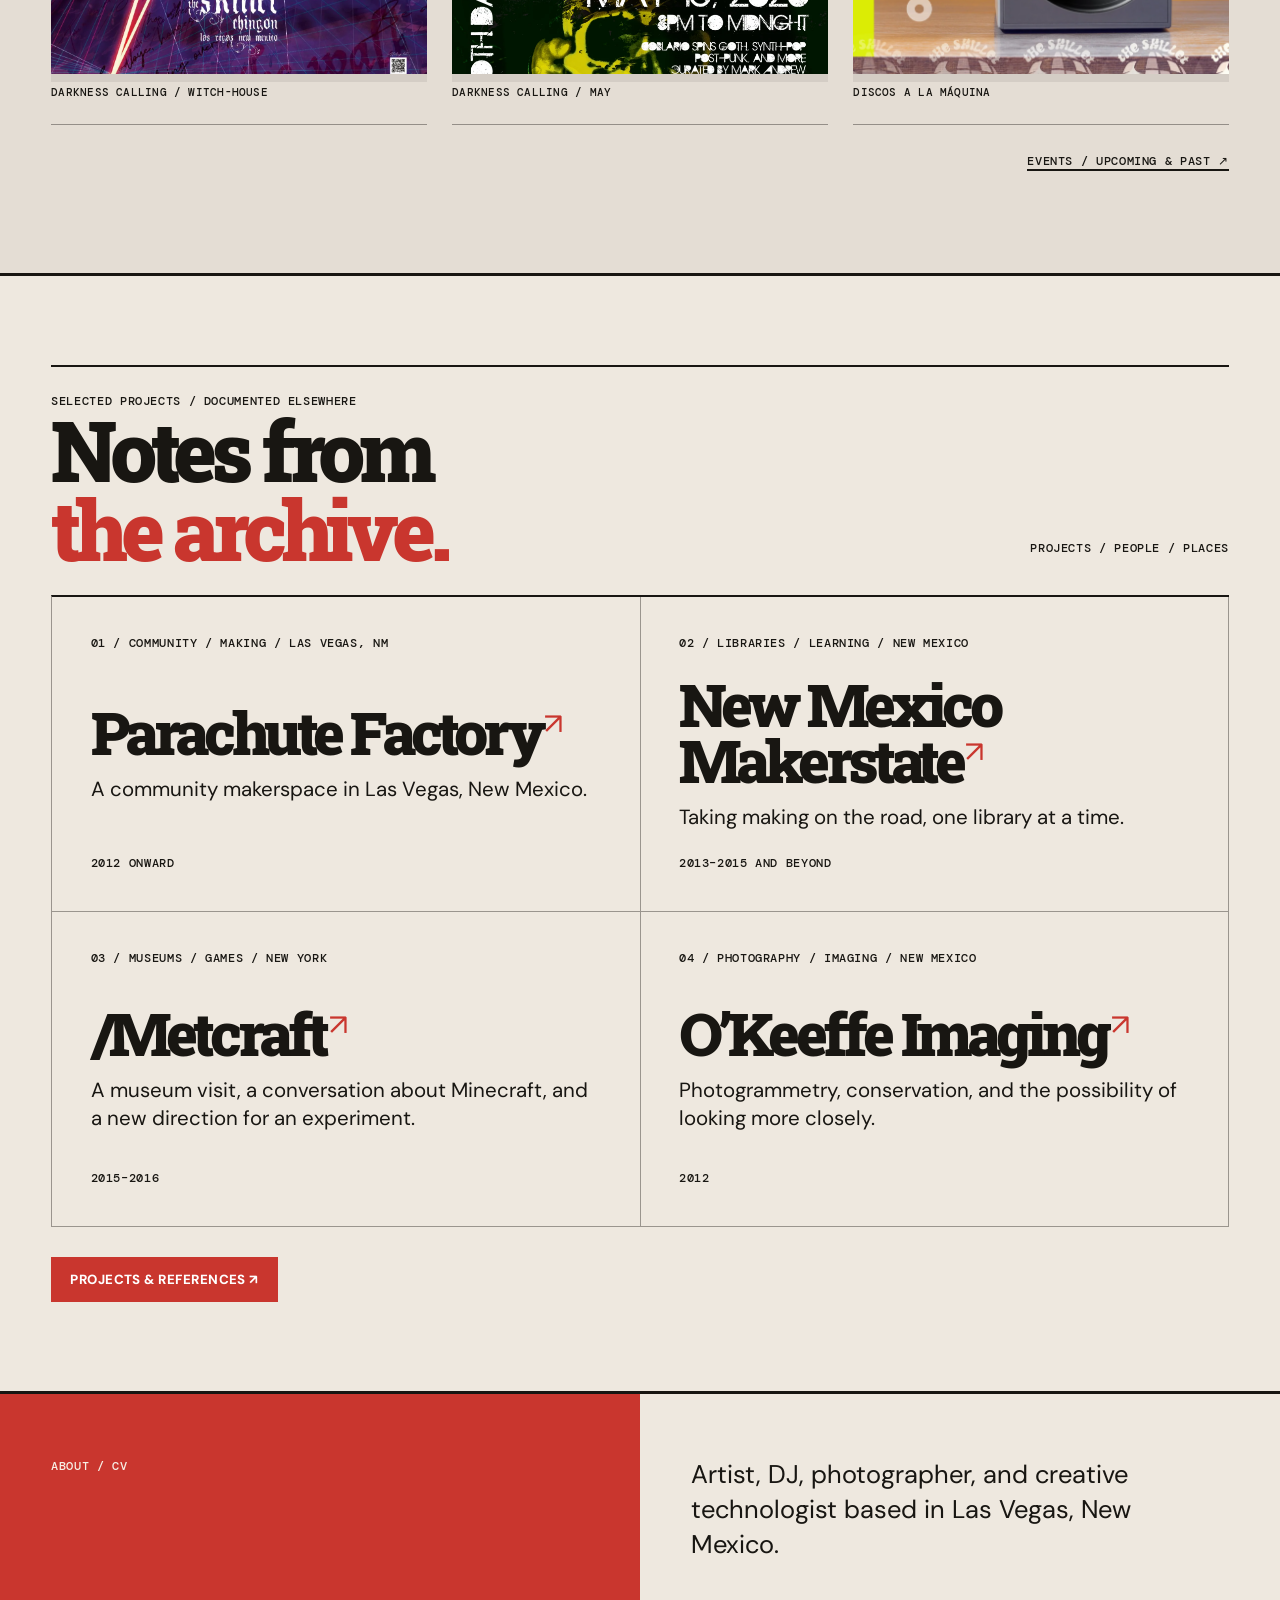
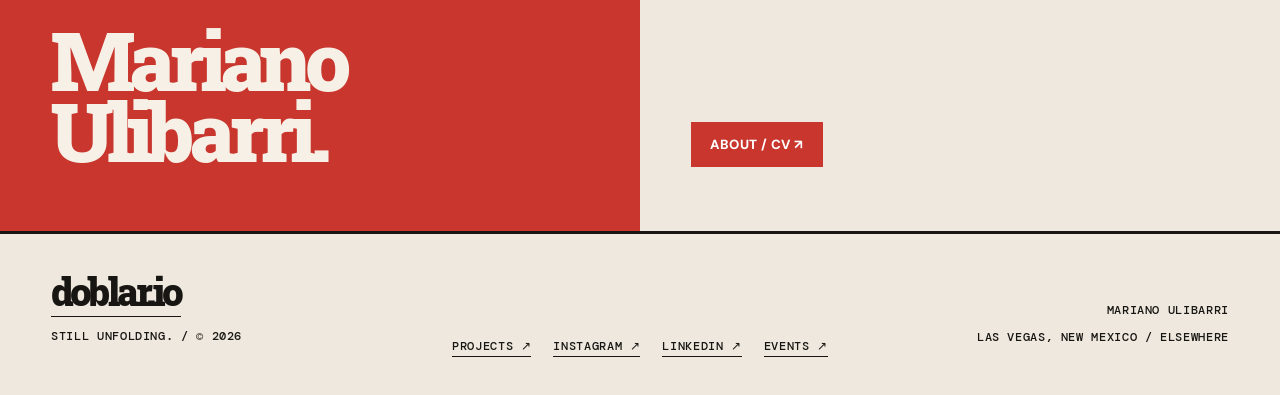
==== commit 8076ed43: "Add files via upload" ====
--- a/index.html
+++ b/index.html
@@ -1,6 +1,36 @@
 <!DOCTYPE html>
 
-<html lang="en"><head><meta charset="utf-8"/><meta content="width=device-width, initial-scale=1" name="viewport"/><meta content="#eee8df" name="theme-color"/><meta content="The independent creative practice of Mariano Ulibarri: photography, sound, graphics, and experiments." name="description"/><meta content="doblar.io — Still unfolding." property="og:title"/><meta content="website" property="og:type"/><meta content="The independent creative practice of Mariano Ulibarri: photography, sound, graphics, and experiments." property="og:description"/><title>doblar.io — Still unfolding.</title><link href="favicon.svg" rel="icon" type="image/svg+xml"/><link href="style.css" rel="stylesheet"/></head><body><div aria-hidden="true" class="paper"></div><header class="header container"><a aria-label="doblar.io home" class="brand" href="index.html">doblar<span class="dot">.</span>io</a><div class="header-right"><nav aria-label="Main" class="topnav"><a aria-current="page" href="index.html">Home</a><a href="index.html#work">Work</a><a href="events.html">Events</a><a href="about.html">About / CV</a></nav><a aria-label="Instagram @parachutefactory" class="header-inst" href="https://www.instagram.com/parachutefactory/" rel="noopener noreferrer" target="_blank">↗</a></div></header><main><section class="issue container micro"><span>DOBLAR.IO / NO. 001</span><span>PHOTOGRAPHY / GRAPHIC WORK / SOUND / VIDEO</span><span>MARIANO ULIBARRI / NEW MEXICO</span></section>
+<html lang="en"><head><meta charset="utf-8"/><meta content="width=device-width, initial-scale=1" name="viewport"/><meta content="#eee8df" name="theme-color"/><meta content="The independent creative practice of Mariano Ulibarri: photography, sound, graphics, and experiments." name="description"/><meta content="doblar.io — Still unfolding." property="og:title"/><meta content="website" property="og:type"/><meta content="The independent creative practice of Mariano Ulibarri: photography, sound, graphics, and experiments." property="og:description"/><title>doblar.io — Still unfolding.</title><link href="favicon.svg" rel="icon" type="image/svg+xml"/><link href="style.css" rel="stylesheet"/><link href="https://doblar.io/" rel="canonical"/>
+<script type="application/ld+json">
+{
+  "@context": "https://schema.org",
+  "@graph": [
+    {
+      "@type": "WebSite",
+      "@id": "https://doblar.io/#website",
+      "url": "https://doblar.io/",
+      "name": "doblar.io",
+      "description": "The independent creative practice of Mariano Ulibarri: photography, sound, graphic design, and live visuals.",
+      "creator": {
+        "@id": "https://doblar.io/about.html#mariano-ulibarri"
+      }
+    },
+    {
+      "@type": "WebPage",
+      "@id": "https://doblar.io/#webpage",
+      "url": "https://doblar.io/",
+      "name": "doblar.io — Still unfolding.",
+      "isPartOf": {
+        "@id": "https://doblar.io/#website"
+      },
+      "about": {
+        "@id": "https://doblar.io/about.html#mariano-ulibarri"
+      }
+    }
+  ]
+}
+</script>
+<meta content="https://doblar.io/" property="og:url"/><meta content="doblar.io" property="og:site_name"/><meta content="https://doblar.io/assets/og-home.jpg" property="og:image"/><meta content="1200" property="og:image:width"/><meta content="630" property="og:image:height"/><meta content="Still unfolding. — doblar.io — Mariano Ulibarri, with textured wall photograph" property="og:image:alt"/><meta content="summary_large_image" name="twitter:card"/><meta content="doblar.io — Still unfolding." name="twitter:title"/><meta content="The independent creative practice of Mariano Ulibarri: photography, sound, graphics, and experiments." name="twitter:description"/><meta content="https://doblar.io/assets/og-home.jpg" name="twitter:image"/><meta content="Still unfolding. — doblar.io — Mariano Ulibarri, with textured wall photograph" name="twitter:image:alt"/></head><body><div aria-hidden="true" class="paper"></div><header class="header container"><a aria-label="doblar.io home" class="brand" href="index.html">doblar<span class="dot">.</span>io</a><div class="header-right"><nav aria-label="Main" class="topnav"><a aria-current="page" href="index.html">Home</a><a href="index.html#work">Work</a><a href="projects.html">Projects</a><a href="events.html">Events</a><a href="about.html">About</a></nav><a aria-label="Instagram @parachutefactory" class="header-inst" href="https://www.instagram.com/parachutefactory/" rel="noopener noreferrer" target="_blank">↗</a></div></header><main><section class="issue container micro"><span>DOBLAR.IO / NO. 001</span><span>PHOTOGRAPHY / GRAPHIC WORK / SOUND / VIDEO</span><span>MARIANO ULIBARRI / NEW MEXICO</span></section>
 <section class="hero"><div class="hero-copy"><div class="micro">MARIANO ULIBARRI / SELECTED WORK</div><h1 class="hero-heading serif"><span>Still</span><span>unfolding<span class="red">.</span></span></h1><p class="hero-song serif">This must be the place.</p><div class="hero-bottom"><p>Photography, graphic design, sound, and live visuals. Las Vegas, New Mexico.</p><a href="#work">SELECTED WORK ↓</a></div></div><div class="hero-photo"><img alt="Close detail of a deep vertical crack through textured plaster" fetchpriority="high" src="assets/photowalk_01.webp"/><span class="photo-stamp">doblar.io / image 001</span><span class="photo-index">PHOTOGRAPHY / 001</span></div></section>
 <div aria-hidden="true" class="bar"><div class="bar-track"><span>IMAGE / TYPE / SOUND</span><i>✳</i><span>PHOTOGRAPHY / GRAPHIC WORK</span><i>✳</i><span>DOBLAR.IO / SELECTED WORK</span><i>✳</i><span>IMAGE / TYPE / SOUND</span><i>✳</i><span>PHOTOGRAPHY / GRAPHIC WORK</span></div></div>
 <section class="intro container" id="work"><h2 class="serif">Selected<br/><em style="font-style:normal;color:var(--red)">work.</em></h2><div><p class="lead">Posters, photographs, DJ nights, and other evidence.</p><p class="meta">SELECTED WORK / PHOTOGRAPHY / SOUND / DESIGN</p></div></section>
@@ -50,4 +80,7 @@
 <figure><img alt="Yellow and green Darkness Calling poster" loading="lazy" src="assets/darkness-may.webp"/><figcaption>DARKNESS CALLING / MAY</figcaption></figure>
 <figure><img alt="Discos a la Maquina orange vinyl pop-up flyer" loading="lazy" src="assets/maquina.webp"/><figcaption>DISCOS A LA MÁQUINA</figcaption></figure>
 </div>
-<div class="print-foot micro"><a href="events.html">EVENTS / UPCOMING &amp; PAST ↗</a></div></section><section class="about-teaser"><div class="about-quote"><span class="micro">ABOUT / CV</span><p class="serif">Mariano<br/>Ulibarri.</p></div><div class="about-copy"><p>Artist, DJ, photographer, and creative technologist based in Las Vegas, New Mexico.</p><a class="button-link" href="about.html">ABOUT / CV ↗</a></div></section></main><footer class="footer container"><div><a class="big serif" href="index.html">doblar.io</a><p class="micro">Still unfolding. / © <span class="year">2026</span></p></div><div class="footer-nav micro"><a href="https://www.instagram.com/parachutefactory/" rel="noopener noreferrer" target="_blank">Instagram ↗</a><a href="https://www.linkedin.com/in/mariano-ulibarri/" rel="noopener noreferrer" target="_blank">LinkedIn ↗</a><a href="events.html">Events ↗</a></div><div class="right micro"><p>Mariano Ulibarri</p><p>Las Vegas, New Mexico / Elsewhere</p></div></footer><script defer="" src="site.js"></script></body></html>+<div class="print-foot micro"><a href="events.html">EVENTS / UPCOMING &amp; PAST ↗</a></div></section><section aria-labelledby="stories-teaser-title" class="stories-teaser container"><div class="section-head"><div><span class="micro">SELECTED PROJECTS / DOCUMENTED ELSEWHERE</span><h2 class="serif" id="stories-teaser-title">Notes from<br/><em>the archive.</em></h2></div><p class="right micro">PROJECTS / PEOPLE / PLACES</p></div><div class="story-card-grid"><a class="story-card" href="projects/parachute-factory.html"><span class="micro">01 / COMMUNITY / MAKING / LAS VEGAS, NM</span><strong class="serif">Parachute Factory<span class="story-card-arrow">↗</span></strong><span class="story-deck">A community makerspace in Las Vegas, New Mexico.</span><span class="micro story-time">2012 onward</span></a>
+<a class="story-card" href="projects/makerstate.html"><span class="micro">02 / LIBRARIES / LEARNING / NEW MEXICO</span><strong class="serif">New Mexico Makerstate<span class="story-card-arrow">↗</span></strong><span class="story-deck">Taking making on the road, one library at a time.</span><span class="micro story-time">2013–2015 and beyond</span></a>
+<a class="story-card" href="projects/metcraft.html"><span class="micro">03 / MUSEUMS / GAMES / NEW YORK</span><strong class="serif">/Metcraft<span class="story-card-arrow">↗</span></strong><span class="story-deck">A museum visit, a conversation about Minecraft, and a new direction for an experiment.</span><span class="micro story-time">2015–2016</span></a>
+<a class="story-card" href="projects/okeeffe-imaging.html"><span class="micro">04 / PHOTOGRAPHY / IMAGING / NEW MEXICO</span><strong class="serif">O’Keeffe Imaging<span class="story-card-arrow">↗</span></strong><span class="story-deck">Photogrammetry, conservation, and the possibility of looking more closely.</span><span class="micro story-time">2012</span></a></div><div class="stories-teaser-bottom"><a class="button-link" href="projects.html">PROJECTS &amp; REFERENCES ↗</a></div></section><section class="about-teaser"><div class="about-quote"><span class="micro">ABOUT / CV</span><p class="serif">Mariano<br/>Ulibarri.</p></div><div class="about-copy"><p>Artist, DJ, photographer, and creative technologist based in Las Vegas, New Mexico.</p><a class="button-link" href="about.html">ABOUT / CV ↗</a></div></section></main><footer class="footer container"><div><a class="big serif" href="index.html">doblar.io</a><p class="micro">Still unfolding. / © <span class="year">2026</span></p></div><div class="footer-nav micro"><a href="projects.html">Projects ↗</a><a href="https://www.instagram.com/parachutefactory/" rel="noopener noreferrer" target="_blank">Instagram ↗</a><a href="https://www.linkedin.com/in/mariano-ulibarri/" rel="noopener noreferrer" target="_blank">LinkedIn ↗</a><a href="events.html">Events ↗</a></div><div class="right micro"><p>Mariano Ulibarri</p><p>Las Vegas, New Mexico / Elsewhere</p></div></footer><script defer="" src="site.js"></script></body></html>
--- a/style.css
+++ b/style.css
@@ -81,3 +81,30 @@
 .hero-bottom{margin-top:auto;padding-top:clamp(10px,1.8vw,25px)}
 .intro .lead{font-size:clamp(1.3rem,2.4vw,2.15rem);line-height:1.18;text-transform:none;font-weight:800;letter-spacing:-.035em;max-width:22ch}
 @media(max-width:720px){.hero-copy{gap:18px}.hero-song{font-size:clamp(1.35rem,5vw,2rem)}.hero-bottom{padding-top:15px}}
+
+/* v4.5 / project notes — deliberately text-forward; no unrelated imagery */
+.topnav{gap:clamp(11px,2vw,28px)}
+.stories-teaser{padding-block:clamp(55px,7vw,105px);border-top:3px solid var(--ink)}
+.stories-teaser .section-head h2{font-size:clamp(3.2rem,6.5vw,7rem)}
+.stories-teaser .section-head em,.about-linkout em{font-style:normal;color:var(--red)}
+.story-card-grid{display:grid;grid-template-columns:repeat(2,minmax(0,1fr));border-top:2px solid var(--ink);border-left:1px solid var(--border)}
+.story-card{min-height:315px;display:flex;flex-direction:column;align-items:flex-start;gap:16px;padding:clamp(20px,3vw,45px);text-decoration:none;border-right:1px solid var(--border);border-bottom:1px solid var(--border);position:relative;transition:background .2s}
+.story-card:hover{background:#ddd2c6}.story-card>strong{display:block;font-size:clamp(2.25rem,4.7vw,5.7rem);line-height:.93;letter-spacing:-.08em;margin-top:auto;overflow-wrap:anywhere}
+.story-card-arrow{font:.5em 'DM Sans',Arial,sans-serif;color:var(--red);vertical-align:super;margin-left:.12em}
+.story-deck{font-size:clamp(1.06rem,1.6vw,1.4rem);line-height:1.35;max-width:43ch}.story-time{margin-top:auto}
+.stories-teaser-bottom{margin-top:30px}.project-intro h1{font-size:clamp(4.5rem,10vw,12rem)}.project-index{padding-block:clamp(50px,7vw,110px)}
+.evidence-section{padding-block:clamp(60px,8vw,110px);background:#e4ddd4;border-block:2px solid var(--ink)}.evidence-section>p{max-width:720px;font-size:1.09rem;line-height:1.6}
+.reference-list{list-style:none;padding:0;margin:28px 0 0;border-top:1px solid var(--ink)}
+.reference-list li{display:grid;grid-template-columns:minmax(140px,.28fr) 1fr;gap:20px;border-bottom:1px solid var(--border);padding:19px 0;align-items:baseline}
+.reference-list li a{font-size:clamp(1rem,1.55vw,1.32rem);font-weight:700;line-height:1.35;text-decoration:none}.reference-list li a:hover{text-decoration:underline;text-decoration-color:var(--red)}
+.project-outro{padding-block:clamp(65px,8vw,110px)}.project-outro h2{font-size:clamp(3.2rem,7vw,8rem);margin:8px 0 12px}.project-outro p{font-size:1.15rem}
+.about-linkout{background:#dcd0c4;border-block:2px solid var(--ink);display:grid;grid-template-columns:1fr 1fr;align-items:center;gap:35px;padding-block:clamp(40px,6vw,75px)}.about-linkout h2{font-size:clamp(2.5rem,5vw,5.8rem);line-height:.98;margin:12px 0}.about-linkout p{font-size:clamp(1.02rem,1.5vw,1.3rem);line-height:1.5;max-width:550px}
+.story-hero{padding-block:clamp(40px,6vw,80px) clamp(40px,6vw,75px);border-bottom:3px solid var(--ink);position:relative;overflow:hidden}
+.story-hero-number{position:absolute;right:var(--gutter);top:12px;font:900 clamp(10rem,24vw,26rem)/1 'Roboto Slab',Georgia,serif;letter-spacing:-.12em;color:#c9362e1e;pointer-events:none}
+.story-hero h1{font-size:clamp(4.2rem,10vw,12rem);line-height:.95;max-width:1200px;margin:40px 0 28px;position:relative;overflow-wrap:anywhere}
+.story-hero>p{font-size:clamp(1.27rem,2.15vw,2rem);line-height:1.28;max-width:760px;position:relative}.story-hero-meta{margin-top:48px;position:relative}
+.story-detail{display:grid;grid-template-columns:minmax(180px,.3fr) minmax(0,1fr);gap:clamp(25px,6vw,120px);padding-block:clamp(55px,8vw,135px)}
+.story-detail-label{display:flex;flex-direction:column;align-items:start;gap:30px}.story-year{font-size:clamp(1.4rem,2.2vw,2.2rem);line-height:1.1;letter-spacing:-.04em}.story-back{color:var(--red)}
+.story-prose{max-width:860px}.story-prose p{font-size:clamp(1.08rem,1.48vw,1.33rem);line-height:1.67;margin:0 0 1.65em}.story-prose .story-kicker{font-size:clamp(1.6rem,2.8vw,2.5rem);font-weight:800;line-height:1.28;letter-spacing:-.04em;margin-bottom:1.6em}.story-role{border-top:2px solid var(--ink);padding-top:20px;margin-top:60px}.story-role p{font-size:1rem;margin:12px 0}
+.story-sources{padding-block:clamp(35px,5vw,75px) clamp(60px,8vw,110px);background:#e4ddd4}.story-next{display:grid;grid-template-columns:1fr 1fr;gap:25px;padding-block:55px}.story-next a{text-decoration:none;display:flex;flex-direction:column;gap:10px;border-top:2px solid var(--ink);padding-top:15px}.story-next a strong{font-size:clamp(1.3rem,2vw,2.25rem)}
+@media(max-width:720px){.story-card-grid{grid-template-columns:1fr}.story-card{min-height:250px}.story-hero h1{font-size:clamp(3.7rem,13vw,6rem)}.story-detail{grid-template-columns:1fr}.story-detail-label{flex-direction:row;justify-content:space-between;flex-wrap:wrap;gap:12px}.reference-list li{grid-template-columns:1fr;gap:3px}.about-linkout{grid-template-columns:1fr}.topnav{flex-wrap:wrap;gap:8px 13px}.topnav a{font-size:.67rem}.header-right{width:100%}}
